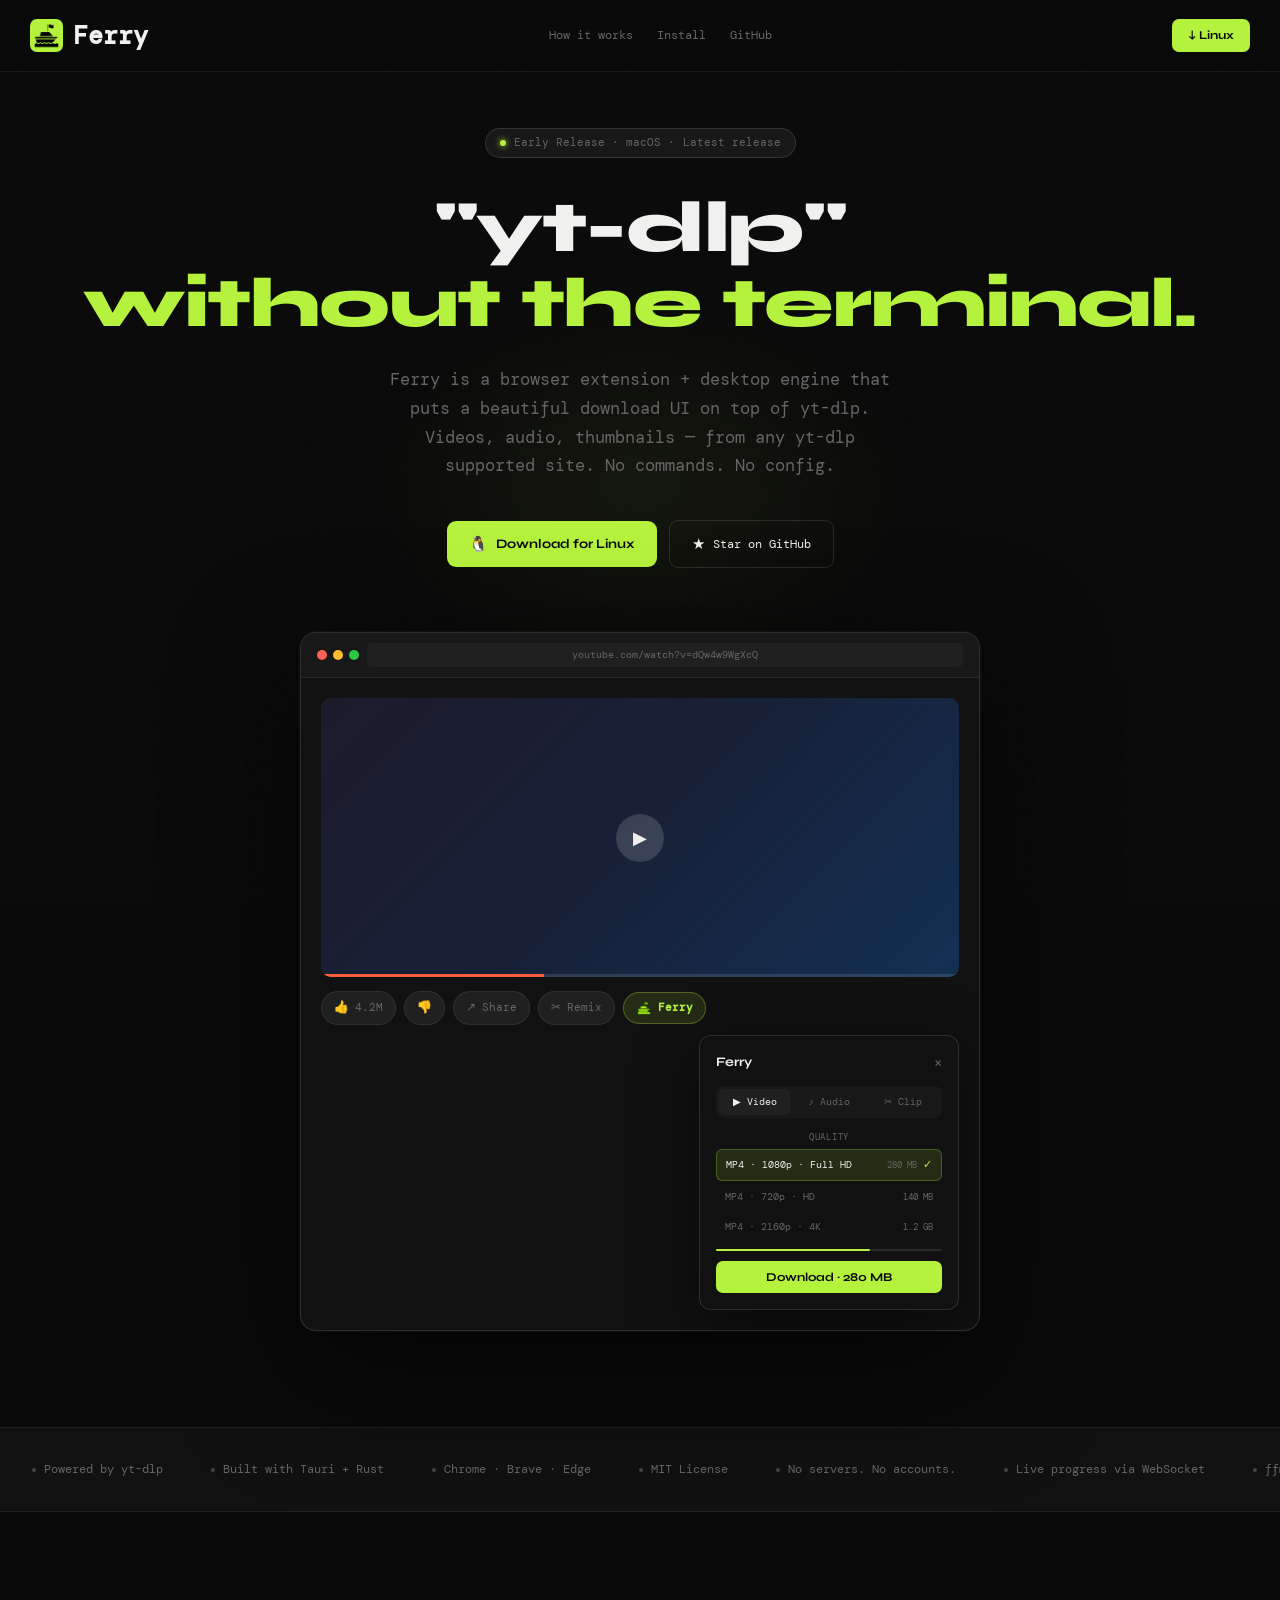
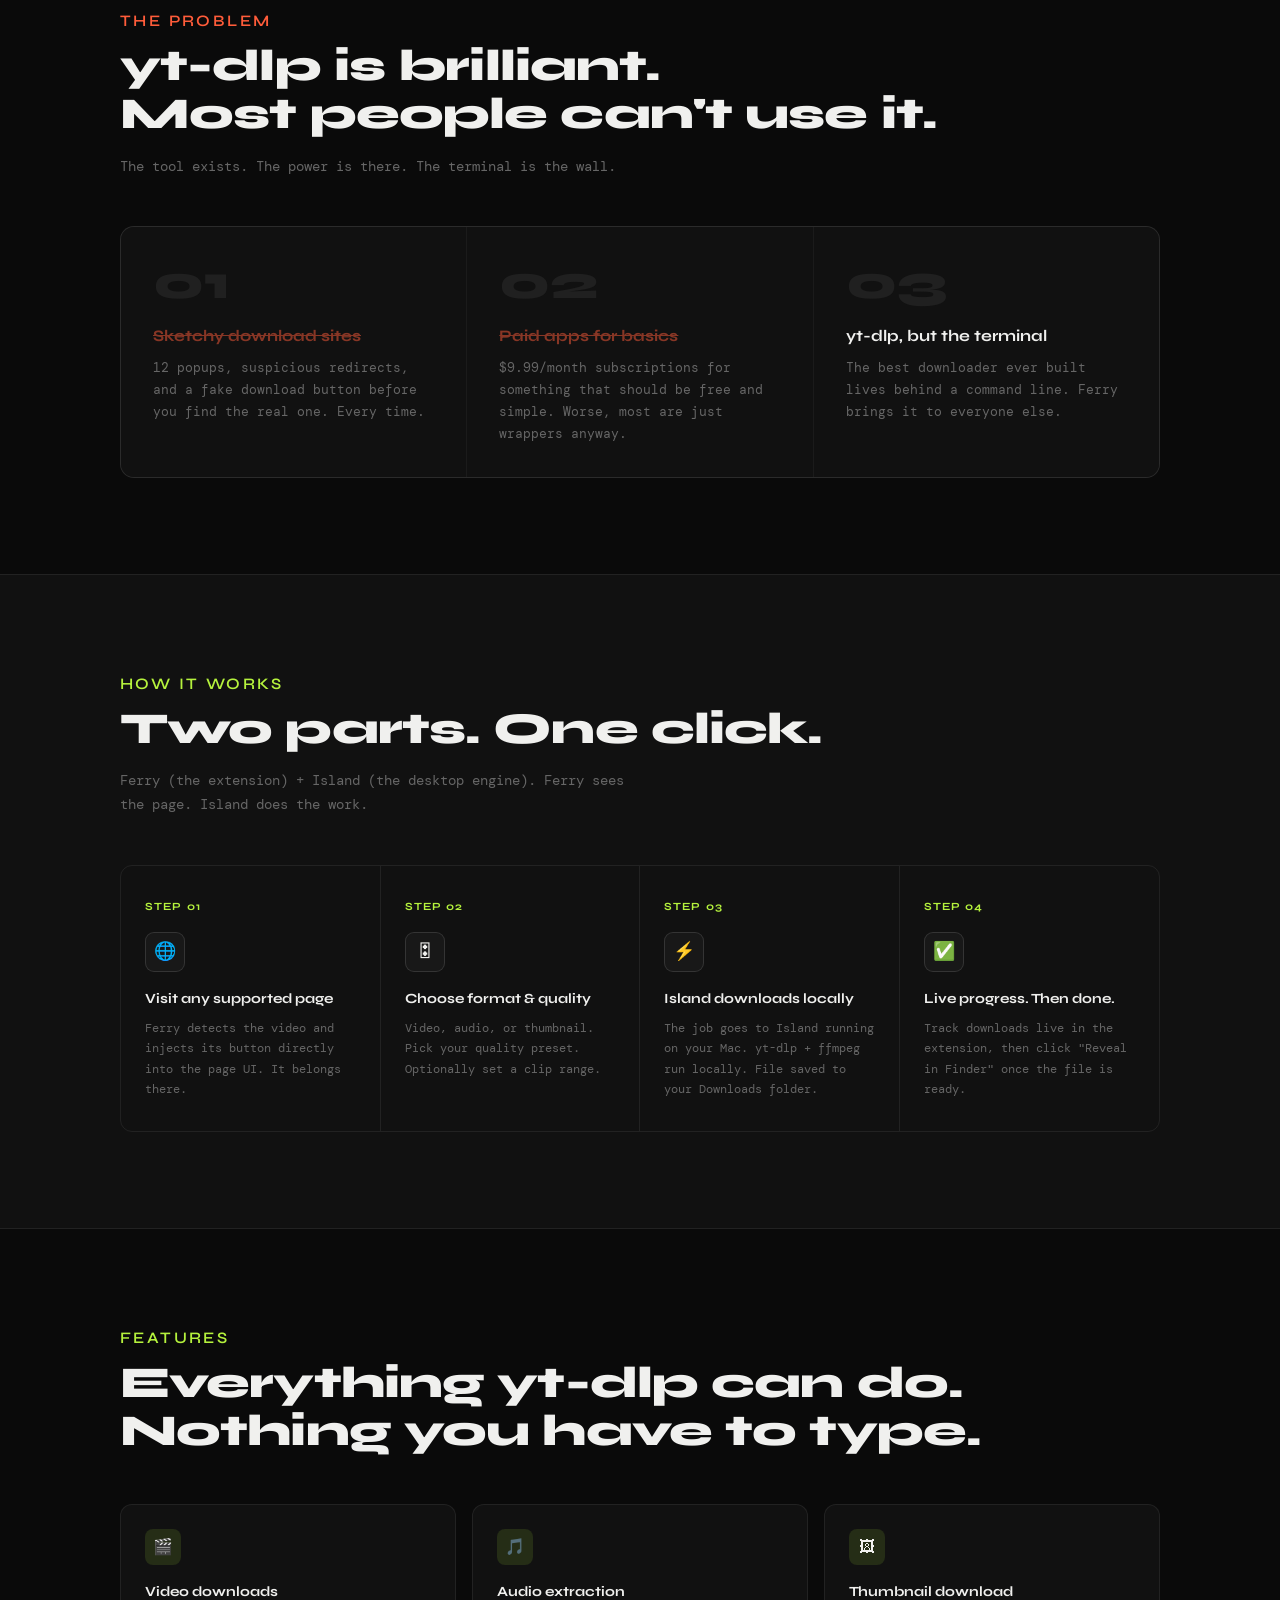
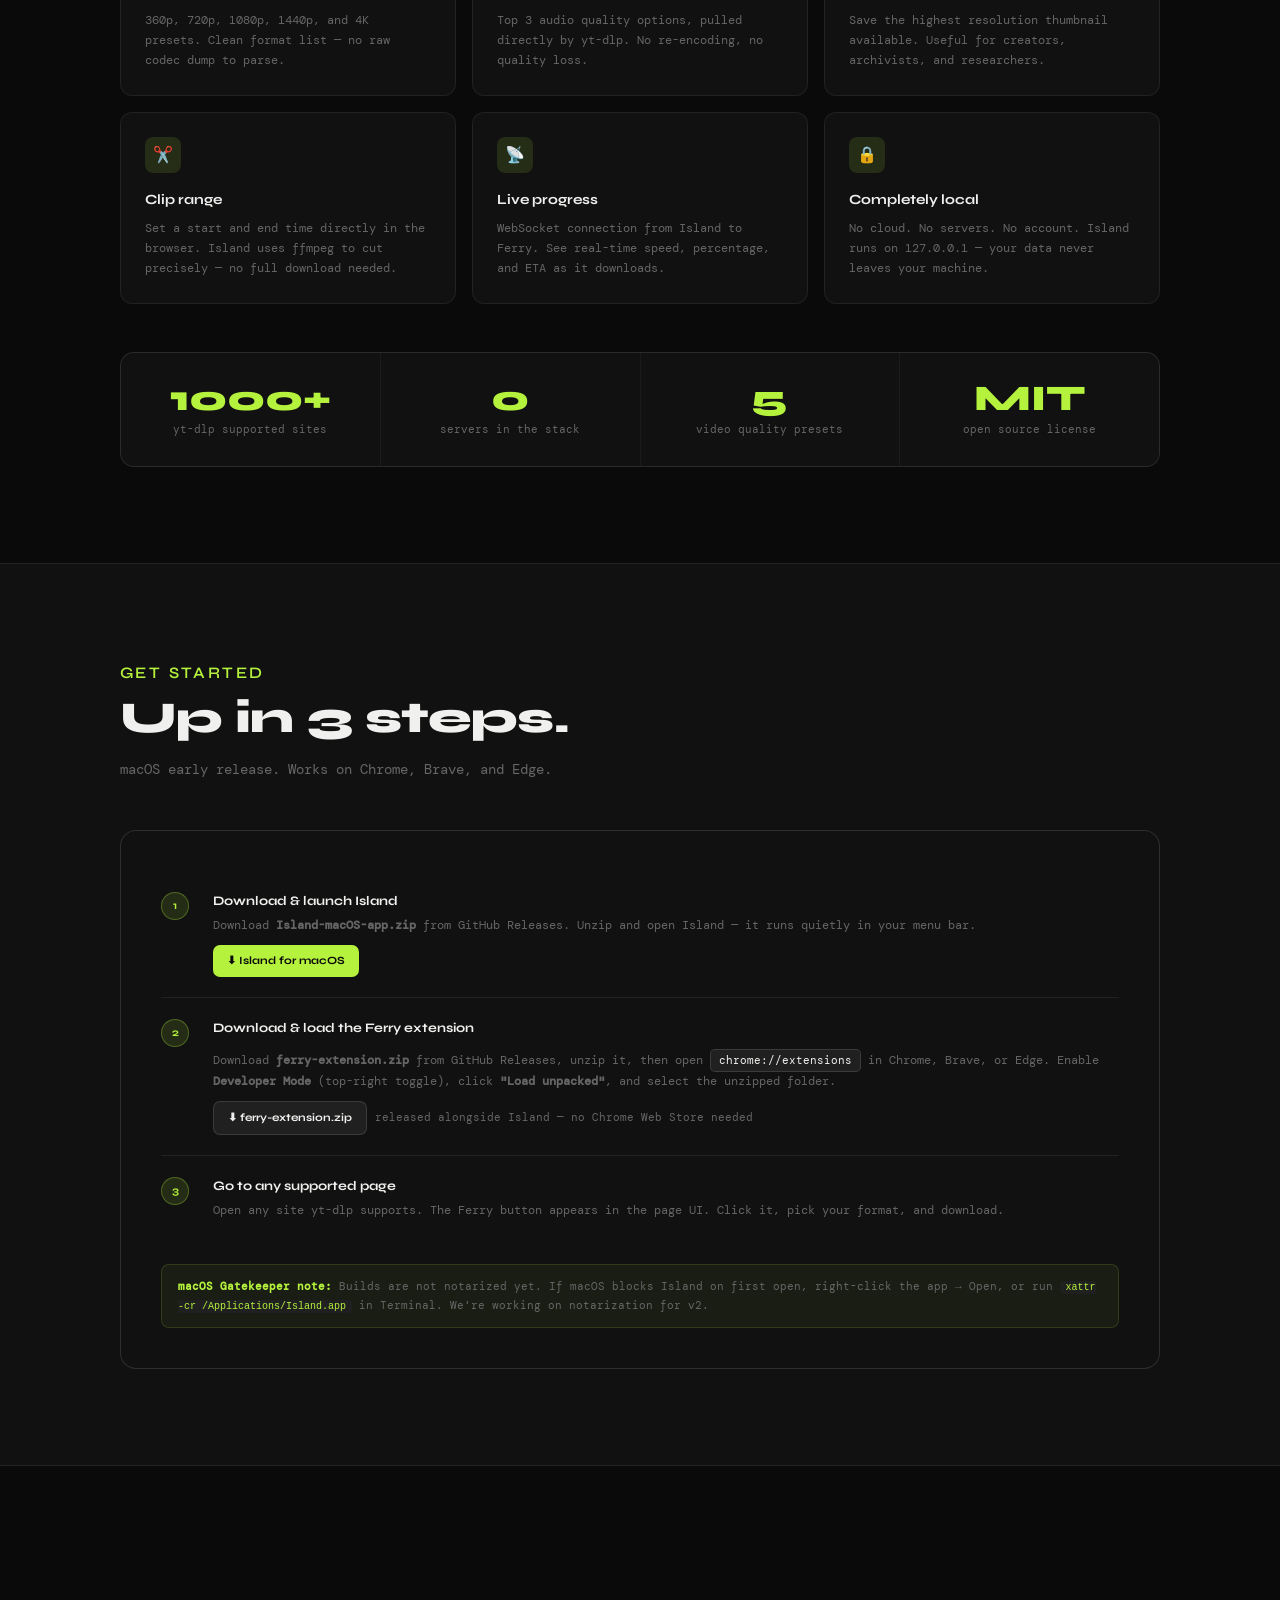
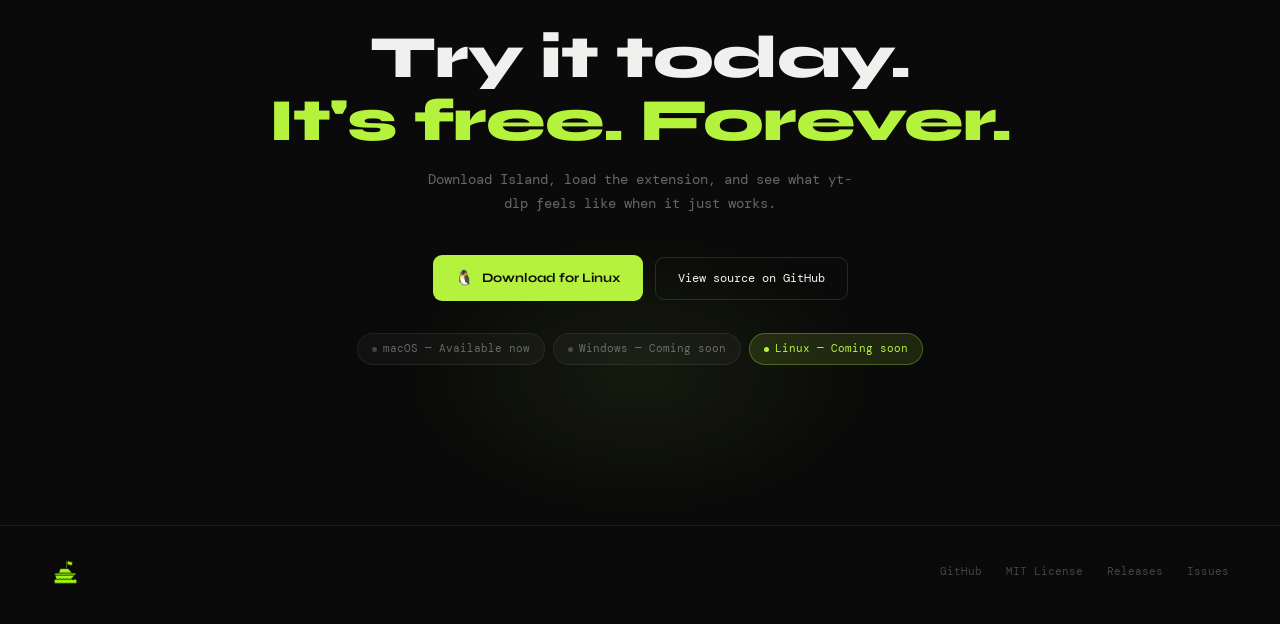
==== index.html @ 2f2a0c7d "feat: landing page, extension packaging, settings overhaul, download fixes - Add landing page (index" ====
<!DOCTYPE html>
<html lang="en">
<head>
<meta charset="UTF-8">
<meta name="viewport" content="width=device-width, initial-scale=1.0">
<title>Ferry — yt-dlp, without the terminal</title>
<link rel="icon" type="image/png" href="extension/icons/extentionIcon.png">
<link rel="preconnect" href="https://fonts.googleapis.com">
<link href="https://fonts.googleapis.com/css2?family=Syne:wght@400;500;600;700;800&family=DM+Mono:ital,wght@0,400;0,500;1,400&display=swap" rel="stylesheet">
<link rel="stylesheet" href="home.css">
</head>
<body>

<!-- NAV -->
<nav>
  <a class="nav-logo" href="#">
    <!-- <div class="nav-logo-mark">F</div> -->
    <div class="nav-logo-mark"><img src="extension/icons/extentionIcon.png" alt="Ferry icon"></div>
    Ferry
  </a>
  <div class="nav-links">
    <a href="#how">How it works</a>
    <a href="#install">Install</a>
    <a href="https://github.com/ignvaibhav/Ferry" target="_blank">GitHub</a>
  </div>
  <a class="nav-cta" data-release-link href="https://github.com/ignvaibhav/Ferry/releases/latest" target="_blank" rel="noreferrer">↓ Download</a>
</nav>

<!-- HERO -->
<section class="hero">
  <div class="hero-glow"></div>
  <div class="hero-badge">
    <div class="hero-badge-dot"></div>
    Early Release · macOS · <span data-release-version>Latest release</span>
  </div>
  <h1 class="hero-title">
    "yt-dlp"<br><span>without the terminal.</span>
  </h1>
  <p class="hero-sub">
    Ferry is a browser extension + desktop engine that puts a beautiful download UI on top of yt-dlp. Videos, audio, thumbnails — from any yt-dlp supported site. No commands. No config.
  </p>
  <div class="hero-actions">
    <a class="btn-primary" data-release-link href="https://github.com/ignvaibhav/Ferry/releases/latest" target="_blank" rel="noreferrer">
      <span class="btn-icon">⬇</span> Download for macOS
    </a>
    <a class="btn-secondary" href="https://github.com/ignvaibhav/Ferry" target="_blank" rel="noreferrer">
      <span class="btn-icon">★</span> Star on GitHub
    </a>
  </div>

  <!-- MOCKUP -->
  <div class="hero-mockup">
    <div class="mockup-bar">
      <div class="mockup-dots">
        <div class="dot dot-r"></div>
        <div class="dot dot-y"></div>
        <div class="dot dot-g"></div>
      </div>
      <div class="mockup-url">youtube.com/watch?v=dQw4w9WgXcQ</div>
    </div>
    <div class="mockup-body">
      <div class="fake-video">
        <div class="video-player">
          <div class="video-thumb-gradient"></div>
          <div class="video-play-icon">▶</div>
          <div class="video-progress"><div class="video-progress-fill"></div></div>
        </div>
        <div class="action-bar">
          <div class="yt-btn"><span class="yt-btn-icon">👍</span> 4.2M</div>
          <div class="yt-btn"><span class="yt-btn-icon">👎</span></div>
          <div class="yt-btn"><span class="yt-btn-icon">↗</span> Share</div>
          <div class="yt-btn"><span class="yt-btn-icon">✂</span> Remix</div>
          <div class="ferry-btn">
            <div class="ferry-logo-sm"><img src="extension/icons/extentionIcon.png" alt="Ferry icon"></div>
            Ferry
          </div>
        </div>
        <div class="popup-wrapper">
          <div style="display:flex;justify-content:flex-end;">
            <div class="popup">
              <div class="popup-head">
                <div class="popup-title">Ferry</div>
                <div class="popup-close">×</div>
              </div>
              <div class="popup-tabs">
                <div class="ptab on">▶ Video</div>
                <div class="ptab">♪ Audio</div>
                <div class="ptab">✂ Clip</div>
              </div>
              <div class="q-label">Quality</div>
              <div class="q-item sel">
                <span>MP4 · 1080p · Full HD</span>
                <div style="display:flex;align-items:center;gap:6px">
                  <span class="q-sz">280 MB</span>
                  <span class="q-check">✓</span>
                </div>
              </div>
              <div class="q-item"><span>MP4 · 720p · HD</span><span class="q-sz">140 MB</span></div>
              <div class="q-item"><span>MP4 · 2160p · 4K</span><span class="q-sz">1.2 GB</span></div>
              <div class="prog-track"><div class="prog-fill" id="pf"></div></div>
              <button class="dl-button">Download · 280 MB</button>
            </div>
          </div>
        </div>
      </div>
    </div>
  </div>
</section>

<!-- TECH STRIP -->
<div class="tech-strip">
  <div class="tech-inner">
    <div class="tech-item"><div class="tech-dot"></div>Powered by yt-dlp</div>
    <div class="tech-item"><div class="tech-dot"></div>Built with Tauri + Rust</div>
    <div class="tech-item"><div class="tech-dot"></div>Chrome · Brave · Edge</div>
    <div class="tech-item"><div class="tech-dot"></div>MIT License</div>
    <div class="tech-item"><div class="tech-dot"></div>No servers. No accounts.</div>
    <div class="tech-item"><div class="tech-dot"></div>Live progress via WebSocket</div>
    <div class="tech-item"><div class="tech-dot"></div>ffmpeg bundled</div>
    <div class="tech-item"><div class="tech-dot"></div>Local-first · Private by design</div>
    <!-- duplicate for seamless scroll -->
    <div class="tech-item"><div class="tech-dot"></div>Powered by yt-dlp</div>
    <div class="tech-item"><div class="tech-dot"></div>Built with Tauri + Rust</div>
    <div class="tech-item"><div class="tech-dot"></div>Chrome · Brave · Edge</div>
    <div class="tech-item"><div class="tech-dot"></div>MIT License</div>
    <div class="tech-item"><div class="tech-dot"></div>No servers. No accounts.</div>
    <div class="tech-item"><div class="tech-dot"></div>Live progress via WebSocket</div>
    <div class="tech-item"><div class="tech-dot"></div>ffmpeg bundled</div>
    <div class="tech-item"><div class="tech-dot"></div>Local-first · Private by design</div>
  </div>
</div>

<!-- PROBLEM -->
<section>
  <div class="container">
    <div class="section-label" id="problem-label">The Problem</div>
    <h2 class="section-title">yt-dlp is brilliant.<br>Most people can't use it.</h2>
    <p class="section-sub">The tool exists. The power is there. The terminal is the wall.</p>
    <div class="problem-grid">
      <div class="problem-card">
        <div class="problem-num">01</div>
        <div class="problem-title"><span class="problem-strike">Sketchy download sites</span></div>
        <p class="problem-text">12 popups, suspicious redirects, and a fake download button before you find the real one. Every time.</p>
      </div>
      <div class="problem-card">
        <div class="problem-num">02</div>
        <div class="problem-title"><span class="problem-strike">Paid apps for basics</span></div>
        <p class="problem-text">$9.99/month subscriptions for something that should be free and simple. Worse, most are just wrappers anyway.</p>
      </div>
      <div class="problem-card">
        <div class="problem-num">03</div>
        <div class="problem-title">yt-dlp, but the terminal</div>
        <p class="problem-text">The best downloader ever built lives behind a command line. Ferry brings it to everyone else.</p>
      </div>
    </div>
  </div>
</section>

<!-- HOW IT WORKS -->
<section id="how" style="background:var(--s1);border-top:0.5px solid var(--border);border-bottom:0.5px solid var(--border)">
  <div class="container">
    <div class="section-label">How It Works</div>
    <h2 class="section-title">Two parts. One click.</h2>
    <p class="section-sub">Ferry (the extension) + Island (the desktop engine). Ferry sees the page. Island does the work.</p>
    <div class="flow" style="margin-top:3rem;border:0.5px solid var(--border);border-radius:12px;overflow:hidden">
      <div class="flow-step">
        <div class="step-num">STEP 01</div>
        <div class="step-icon">🌐</div>
        <div class="step-title">Visit any supported page</div>
        <p class="step-text">Ferry detects the video and injects its button directly into the page UI. It belongs there.</p>
      </div>
      <div class="flow-step">
        <div class="step-num">STEP 02</div>
        <div class="step-icon">🎛</div>
        <div class="step-title">Choose format & quality</div>
        <p class="step-text">Video, audio, or thumbnail. Pick your quality preset. Optionally set a clip range.</p>
      </div>
      <div class="flow-step">
        <div class="step-num">STEP 03</div>
        <div class="step-icon">⚡</div>
        <div class="step-title">Island downloads locally</div>
        <p class="step-text">The job goes to Island running on your Mac. yt-dlp + ffmpeg run locally. File saved to your Downloads folder.</p>
      </div>
      <div class="flow-step">
        <div class="step-num">STEP 04</div>
        <div class="step-icon">✅</div>
        <div class="step-title">Live progress. Then done.</div>
        <p class="step-text">Track downloads live in the extension, then click "Reveal in Finder" once the file is ready.</p>
      </div>
    </div>
  </div>
</section>

<!-- FEATURES -->
<section>
  <div class="container">
    <div class="section-label">Features</div>
    <h2 class="section-title">Everything yt-dlp can do.<br>Nothing you have to type.</h2>
    <div class="features-grid">
      <div class="feature-card">
        <div class="feat-icon">🎬</div>
        <div class="feat-title">Video downloads</div>
        <p class="feat-text">360p, 720p, 1080p, 1440p, and 4K presets. Clean format list — no raw codec dump to parse.</p>
      </div>
      <div class="feature-card">
        <div class="feat-icon">🎵</div>
        <div class="feat-title">Audio extraction</div>
        <p class="feat-text">Top 3 audio quality options, pulled directly by yt-dlp. No re-encoding, no quality loss.</p>
      </div>
      <div class="feature-card">
        <div class="feat-icon">🖼</div>
        <div class="feat-title">Thumbnail download</div>
        <p class="feat-text">Save the highest resolution thumbnail available. Useful for creators, archivists, and researchers.</p>
      </div>
      <div class="feature-card">
        <div class="feat-icon">✂️</div>
        <div class="feat-title">Clip range</div>
        <p class="feat-text">Set a start and end time directly in the browser. Island uses ffmpeg to cut precisely — no full download needed.</p>
      </div>
      <div class="feature-card">
        <div class="feat-icon">📡</div>
        <div class="feat-title">Live progress</div>
        <p class="feat-text">WebSocket connection from Island to Ferry. See real-time speed, percentage, and ETA as it downloads.</p>
      </div>
      <div class="feature-card">
        <div class="feat-icon">🔒</div>
        <div class="feat-title">Completely local</div>
        <p class="feat-text">No cloud. No servers. No account. Island runs on 127.0.0.1 — your data never leaves your machine.</p>
      </div>
    </div>

    <!-- STATS -->
    <div class="stats-row">
      <div class="stat-cell">
        <div class="stat-num">1000+</div>
        <div class="stat-label">yt-dlp supported sites</div>
      </div>
      <div class="stat-cell">
        <div class="stat-num">0</div>
        <div class="stat-label">servers in the stack</div>
      </div>
      <div class="stat-cell">
        <div class="stat-num">5</div>
        <div class="stat-label">video quality presets</div>
      </div>
      <div class="stat-cell">
        <div class="stat-num">MIT</div>
        <div class="stat-label">open source license</div>
      </div>
    </div>
  </div>
</section>

<!-- INSTALL -->
<section id="install" style="background:var(--s1);border-top:0.5px solid var(--border);border-bottom:0.5px solid var(--border)">
  <div class="container">
    <div class="section-label">Get Started</div>
    <h2 class="section-title">Up in 3 steps.</h2>
    <p class="section-sub">macOS early release. Works on Chrome, Brave, and Edge.</p>

    <div class="install-box">
      <div class="install-steps">
        <div class="install-step">
          <div class="step-circle">1</div>
          <div>
            <div class="install-title">Download & launch Island</div>
            <div class="install-sub">Download <strong>Island-macOS-app.zip</strong> from GitHub Releases. Unzip and open Island — it runs quietly in your menu bar.</div>
            <a data-release-link href="https://github.com/ignvaibhav/Ferry/releases/latest" target="_blank" rel="noreferrer" style="display:inline-flex;align-items:center;gap:6px;margin-top:10px;background:var(--accent);color:#0a0a0a;font-family:var(--display);font-size:11px;font-weight:700;padding:7px 14px;border-radius:7px;text-decoration:none">⬇ Island for macOS</a>
          </div>
        </div>
        <div class="install-step">
          <div class="step-circle">2</div>
          <div>
            <div class="install-title">Download &amp; load the Ferry extension</div>
            <div class="install-sub">
              Download <strong>ferry-extension.zip</strong> from GitHub Releases, unzip it, then open <span class="code-chip">chrome://extensions</span> in Chrome, Brave, or Edge. Enable <strong>Developer Mode</strong> (top-right toggle), click <strong>"Load unpacked"</strong>, and select the unzipped folder.
            </div>
            <div style="display:flex;align-items:center;gap:8px;flex-wrap:wrap;margin-top:10px;">
              <a id="ext-download-btn" href="https://github.com/ignvaibhav/Ferry/releases/latest" target="_blank" rel="noreferrer" style="display:inline-flex;align-items:center;gap:6px;background:var(--s3);border:0.5px solid var(--border2);color:var(--text);font-family:var(--display);font-size:11px;font-weight:700;padding:7px 14px;border-radius:7px;text-decoration:none;">&#x2B07; ferry-extension.zip</a>
              <span style="font-size:11px;color:var(--muted);">released alongside Island &mdash; no Chrome Web Store needed</span>
            </div>
          </div>
        </div>
        <div class="install-step">
          <div class="step-circle">3</div>
          <div>
            <div class="install-title">Go to any supported page</div>
            <div class="install-sub">Open any site yt-dlp supports. The Ferry button appears in the page UI. Click it, pick your format, and download.</div>
          </div>
        </div>
      </div>
      <div class="gatekeeper-note">
        <strong style="color:var(--accent)">macOS Gatekeeper note:</strong> Builds are not notarized yet. If macOS blocks Island on first open, right-click the app → Open, or run <code>xattr -cr /Applications/Island.app</code> in Terminal. We're working on notarization for v2.
      </div>
    </div>
  </div>
</section>

<!-- OPEN SOURCE 
<section>
  <div class="container">
    <div class="os-block">
      <div class="os-left">
        <div class="os-title">Fully open source.</div>
        <div class="os-sub">Ferry + Island are MIT licensed. No telemetry. No analytics. No hidden calls home. Read the code, fork it, make it yours.</div>
        <div class="os-badges">
          <span class="badge badge-accent">MIT License</span>
          <span class="badge">Rust + JavaScript</span>
          <span class="badge">Tauri v2</span>
          <span class="badge">yt-dlp</span>
          <span class="badge">ffmpeg bundled</span>
        </div>
      </div>
      <a class="github-btn" href="https://github.com/ignvaibhav/Ferry" target="_blank">
        <svg width="16" height="16" viewBox="0 0 24 24" fill="currentColor"><path d="M12 0c-6.626 0-12 5.373-12 12 0 5.302 3.438 9.8 8.207 11.387.599.111.793-.261.793-.577v-2.234c-3.338.726-4.033-1.416-4.033-1.416-.546-1.387-1.333-1.756-1.333-1.756-1.089-.745.083-.729.083-.729 1.205.084 1.839 1.237 1.839 1.237 1.07 1.834 2.807 1.304 3.492.997.107-.775.418-1.305.762-1.604-2.665-.305-5.467-1.334-5.467-5.931 0-1.311.469-2.381 1.236-3.221-.124-.303-.535-1.524.117-3.176 0 0 1.008-.322 3.301 1.23.957-.266 1.983-.399 3.003-.404 1.02.005 2.047.138 3.006.404 2.291-1.552 3.297-1.23 3.297-1.23.653 1.653.242 2.874.118 3.176.77.84 1.235 1.911 1.235 3.221 0 4.609-2.807 5.624-5.479 5.921.43.372.823 1.102.823 2.222v3.293c0 .319.192.694.801.576 4.765-1.589 8.199-6.086 8.199-11.386 0-6.627-5.373-12-12-12z"/></svg>
        View on GitHub
      </a>
    </div>
  </div>
</section> -->

<!-- FINAL CTA -->
<section class="cta-section">
  <div class="cta-glow"></div>
  <h2 class="cta-title">Try it today.<br><span style="color:var(--accent)">It's free. Forever.</span></h2>
  <p class="cta-sub">Download Island, load the extension, and see what yt-dlp feels like when it just works.</p>
  <div style="display:flex;align-items:center;justify-content:center;gap:12px;flex-wrap:wrap">
    <a class="btn-primary" data-release-link href="https://github.com/ignvaibhav/Ferry/releases/latest" target="_blank" rel="noreferrer">
      ⬇ Download for macOS
    </a>
    <a class="btn-secondary" href="https://github.com/ignvaibhav/Ferry" target="_blank" rel="noreferrer">
      View source on GitHub
    </a>
  </div>
  <div class="platform-row">
    <div class="platform-pill platform-active">
      <div class="platform-dot" style="background:var(--accent)"></div>
      macOS — Available now
    </div>
    <div class="platform-pill">
      <div class="platform-dot" style="background:var(--muted2)"></div>
      Windows — Coming soon
    </div>
    <div class="platform-pill">
      <div class="platform-dot" style="background:var(--muted2)"></div>
      Linux — Coming soon
    </div>
  </div>
</section>

<!-- FOOTER -->
<footer>
  <a class="footer-logo" href="#">
    <div class="ferry-logo-sm"><img src="extension/icons/extentionIcon.png" alt="Ferry icon"></div>
  </a>
  <div class="footer-links">
    <a href="https://github.com/ignvaibhav/Ferry" target="_blank" rel="noreferrer">GitHub</a>
    <a href="https://github.com/ignvaibhav/Ferry/blob/master/LICENSE" target="_blank" rel="noreferrer">MIT License</a>
    <a href="https://github.com/ignvaibhav/Ferry/releases" target="_blank" rel="noreferrer">Releases</a>
    <a href="https://github.com/ignvaibhav/Ferry/issues" target="_blank" rel="noreferrer">Issues</a>
  </div>
  <!-- <div style="font-size:11px;color:var(--muted2)">Built with Tauri · Rust · yt-dlp</div> -->
</footer>

<script src="home.js"></script>
</body>
</html>
---- home.css ----
*,
*::before,
*::after {
  box-sizing: border-box;
  margin: 0;
  padding: 0;
}

:root {
  --bg: #0a0a0a;
  --s1: #111111;
  --s2: #181818;
  --s3: #202020;
  --s4: #2a2a2a;
  --border: rgba(255, 255, 255, 0.07);
  --border2: rgba(255, 255, 255, 0.12);
  --text: #f0f0ee;
  --muted: #666;
  --muted2: #444;
  --accent: #b5f23d;
  --accent-dim: rgba(181, 242, 61, 0.12);
  --accent-dim2: rgba(181, 242, 61, 0.06);
  --red: #ff5c3a;
  --blue: #3d8ff2;
  --mono: "DM Mono", monospace;
  --display: "Syne", sans-serif;
}

html {
  scroll-behavior: smooth;
}
body {
  background: var(--bg);
  color: var(--text);
  font-family: var(--mono);
  line-height: 1.6;
  overflow-x: hidden;
}

/* NOISE TEXTURE OVERLAY */
body::before {
  content: "";
  position: fixed;
  inset: 0;
  background-image: url("data:image/svg+xml,%3Csvg viewBox='0 0 256 256' xmlns='http://www.w3.org/2000/svg'%3E%3Cfilter id='n'%3E%3CfeTurbulence type='fractalNoise' baseFrequency='0.9' numOctaves='4' stitchTiles='stitch'/%3E%3C/filter%3E%3Crect width='100%25' height='100%25' filter='url(%23n)' opacity='0.035'/%3E%3C/svg%3E");
  pointer-events: none;
  z-index: 0;
  opacity: 0.4;
}

/* NAV */
nav {
  position: fixed;
  top: 0;
  left: 0;
  right: 0;
  z-index: 100;
  display: flex;
  align-items: center;
  justify-content: space-between;
  height: 72px;
  background: rgba(10, 10, 10, 0.72);
  border-bottom: 0.5px solid var(--border);
  backdrop-filter: blur(12px);
  padding: 0px 30px;
  border-radius: 0;
}
.nav-logo {
  display: flex;
  align-items: center;
  gap: 10px;
  font-family: var(--mono);
  font-size: 25px;
  font-weight: 700;
  text-decoration: none;
  color: var(--text);
}
.nav-logo-mark {
  width: 33px;
  height: 33px;
  border-radius: 7px;
  background: var(--accent);
  color: #0a0a0a;
  display: flex;
  align-items: center;
  justify-content: center;
  font-family: var(--display);
  font-size: 13px;
  font-weight: 800;
}

.nav-logo-mark > img {
  padding: 3px;
  height: 100%;
  width: 100%;
}

.nav-links {
  display: flex;
  align-items: center;
  gap: 1.5rem;
}
.nav-links a {
  font-size: 12px;
  color: var(--muted);
  text-decoration: none;
  transition: color 0.15s;
}
.nav-links a:hover {
  color: var(--text);
}
.nav-cta {
  background: var(--accent);
  color: #0a0a0a;
  font-family: var(--display);
  font-size: 12px;
  font-weight: 700;
  padding: 7px 16px;
  border-radius: 7px;
  text-decoration: none;
  transition: opacity 0.15s;
}
.nav-cta:hover {
  opacity: 0.85;
}

/* HERO */
.hero {
  min-height: 100vh;
  display: flex;
  flex-direction: column;
  align-items: center;
  justify-content: center;
  padding: 8rem 2rem 6rem;
  position: relative;
  text-align: center;
}
.hero-glow {
  position: absolute;
  top: 20%;
  left: 50%;
  transform: translateX(-50%);
  width: 600px;
  height: 400px;
  background: radial-gradient(
    ellipse at center,
    rgba(181, 242, 61, 0.06) 0%,
    transparent 70%
  );
  pointer-events: none;
}
.hero-badge {
  display: inline-flex;
  align-items: center;
  gap: 8px;
  background: var(--s2);
  border: 0.5px solid var(--border2);
  border-radius: 100px;
  padding: 5px 14px;
  font-size: 11px;
  color: var(--muted);
  margin-bottom: 2rem;
  animation: fadeUp 0.6s ease both;
}
.hero-badge-dot {
  width: 6px;
  height: 6px;
  border-radius: 50%;
  background: var(--accent);
  box-shadow: 0 0 6px var(--accent);
  animation: pulse 2s ease infinite;
}
@keyframes pulse {
  0%,
  100% {
    opacity: 1;
  }
  50% {
    opacity: 0.4;
  }
}

.hero-title {
  font-family: var(--display);
  font-size: clamp(40px, 6vw, 72px);
  font-weight: 800;
  line-height: 1.05;
  letter-spacing: -0.02em;
  margin-bottom: 1.5rem;
  animation: fadeUp 0.6s 0.1s ease both;
}
.hero-title span {
  color: var(--accent);
  font-size: 70px;
}

.hero-sub {
  font-size: clamp(14px, 2vw, 17px);
  color: var(--muted);
  max-width: 520px;
  line-height: 1.7;
  margin: 0 auto 2.5rem;
  animation: fadeUp 0.6s 0.2s ease both;
}

.hero-actions {
  display: flex;
  align-items: center;
  gap: 12px;
  flex-wrap: wrap;
  justify-content: center;
  margin-bottom: 4rem;
  animation: fadeUp 0.6s 0.3s ease both;
}
.btn-primary {
  display: flex;
  align-items: center;
  gap: 8px;
  background: var(--accent);
  color: #0a0a0a;
  font-family: var(--display);
  font-size: 13px;
  font-weight: 700;
  padding: 11px 22px;
  border-radius: 9px;
  text-decoration: none;
  transition:
    opacity 0.15s,
    transform 0.15s;
}
.btn-primary:hover {
  opacity: 0.88;
  transform: translateY(-1px);
}
.btn-secondary {
  display: flex;
  align-items: center;
  gap: 8px;
  background: transparent;
  color: var(--text);
  border: 0.5px solid var(--border2);
  font-family: var(--mono);
  font-size: 12px;
  font-weight: 400;
  padding: 11px 22px;
  border-radius: 9px;
  text-decoration: none;
  transition:
    border-color 0.15s,
    background 0.15s;
}
.btn-secondary:hover {
  background: var(--s2);
  border-color: var(--border2);
}
.btn-icon {
  font-size: 15px;
}

/* HERO MOCKUP */
.hero-mockup {
  width: 100%;
  max-width: 680px;
  background: var(--s1);
  border: 0.5px solid var(--border2);
  border-radius: 16px;
  overflow: hidden;
  box-shadow:
    0 40px 120px rgba(0, 0, 0, 0.6),
    0 0 0 0.5px var(--border);
  animation: fadeUp 0.8s 0.4s ease both;
}
.mockup-bar {
  background: var(--s2);
  border-bottom: 0.5px solid var(--border);
  padding: 10px 16px;
  display: flex;
  align-items: center;
  gap: 8px;
}
.mockup-dots {
  display: flex;
  gap: 6px;
}
.dot {
  width: 10px;
  height: 10px;
  border-radius: 50%;
}
.dot-r {
  background: #ff5f57;
}
.dot-y {
  background: #febc2e;
}
.dot-g {
  background: #28c840;
}
.mockup-url {
  flex: 1;
  background: var(--s3);
  border-radius: 5px;
  padding: 4px 10px;
  font-size: 10px;
  color: var(--muted);
  text-align: center;
}
.mockup-body {
  padding: 20px;
}

/* FAKE VIDEO PAGE */
.fake-video {
  display: flex;
  flex-direction: column;
  gap: 14px;
}
.video-player {
  background: var(--s3);
  border-radius: 10px;
  aspect-ratio: 16/7;
  display: flex;
  align-items: center;
  justify-content: center;
  position: relative;
  overflow: hidden;
}
.video-thumb-gradient {
  position: absolute;
  inset: 0;
  background: linear-gradient(135deg, #1a1a2e, #16213e, #0f3460);
  opacity: 0.8;
}
.video-play-icon {
  position: relative;
  z-index: 1;
  width: 48px;
  height: 48px;
  border-radius: 50%;
  background: rgba(255, 255, 255, 0.15);
  display: flex;
  align-items: center;
  justify-content: center;
  font-size: 18px;
  backdrop-filter: blur(4px);
}
.video-progress {
  position: absolute;
  bottom: 0;
  left: 0;
  right: 0;
  height: 3px;
  background: rgba(255, 255, 255, 0.1);
}
.video-progress-fill {
  height: 3px;
  background: var(--red);
  width: 35%;
}

.action-bar {
  display: flex;
  align-items: center;
  gap: 8px;
  flex-wrap: wrap;
}
.yt-btn {
  display: flex;
  align-items: center;
  gap: 6px;
  background: var(--s3);
  border: 0.5px solid var(--border);
  border-radius: 100px;
  padding: 6px 12px;
  font-size: 11px;
  color: var(--muted);
  cursor: pointer;
}
.yt-btn-icon {
  font-size: 12px;
}

/* THE FERRY BUTTON - HERO ELEMENT */
.ferry-btn {
  display: flex;
  align-items: center;
  gap: 6px;
  background: var(--accent-dim);
  border: 0.5px solid rgba(181, 242, 61, 0.3);
  border-radius: 100px;
  padding: 6px 12px;
  font-size: 11px;
  font-weight: 600;
  color: var(--accent);
  cursor: pointer;
  position: relative;
  animation: ferryGlow 3s ease infinite;
}
@keyframes ferryGlow {
  0%,
  100% {
    box-shadow: 0 0 0 0 rgba(181, 242, 61, 0);
  }
  50% {
    box-shadow: 0 0 12px rgba(181, 242, 61, 0.2);
  }
}
.ferry-logo-sm {
  width: 16px;
  height: 16px;
  border-radius: 2px;
  /* background: var(--accent); */
  color: #0a0a0a;
  display: flex;
  align-items: center;
  justify-content: center;
  font-size: 9px;
  font-weight: 800;
  font-family: var(--display);
}

.ferry-logo-sm > img{
  height: 100%;
  width: 100%;
  padding: 5%;
  filter: invert(86%) sepia(29%) saturate(1478%) hue-rotate(27deg) brightness(105%) contrast(93%);

}


/* POPUP OVERLAY ON MOCKUP */
.popup-wrapper {
  position: relative;
  margin-top: -4px;
}
.popup {
  background: var(--s1);
  border: 0.5px solid var(--border2);
  border-radius: 12px;
  padding: 16px;
  width: 260px;
  margin-left: auto;
  box-shadow: 0 20px 60px rgba(0, 0, 0, 0.5);
}
.popup-head {
  display: flex;
  align-items: center;
  justify-content: space-between;
  margin-bottom: 12px;
}
.popup-title {
  font-family: var(--display);
  font-size: 13px;
  font-weight: 700;
}
.popup-close {
  font-size: 14px;
  color: var(--muted);
  cursor: pointer;
}
.popup-tabs {
  display: flex;
  gap: 3px;
  background: var(--s2);
  border-radius: 7px;
  padding: 3px;
  margin-bottom: 12px;
}
.ptab {
  flex: 1;
  padding: 5px;
  border-radius: 5px;
  font-size: 10px;
  text-align: center;
  color: var(--muted);
  cursor: pointer;
}
.ptab.on {
  background: var(--s3);
  color: var(--text);
}
.q-label {
  font-size: 9px;
  color: var(--muted);
  letter-spacing: 0.08em;
  text-transform: uppercase;
  margin-bottom: 5px;
}
.q-item {
  display: flex;
  align-items: center;
  justify-content: space-between;
  padding: 6px 9px;
  border-radius: 6px;
  font-size: 10px;
  margin-bottom: 2px;
  cursor: pointer;
}
.q-item.sel {
  background: var(--accent-dim);
  border: 0.5px solid rgba(181, 242, 61, 0.25);
  color: var(--text);
}
.q-item:not(.sel) {
  color: var(--muted);
}
.q-check {
  color: var(--accent);
  font-size: 11px;
}
.q-sz {
  font-size: 9px;
  color: var(--muted);
}
.dl-button {
  width: 100%;
  margin-top: 10px;
  padding: 9px;
  background: var(--accent);
  color: #0a0a0a;
  border: none;
  border-radius: 7px;
  cursor: pointer;
  font-family: var(--display);
  font-size: 12px;
  font-weight: 700;
}

@keyframes fadeUp {
  from {
    opacity: 0;
    transform: translateY(16px);
  }
  to {
    opacity: 1;
    transform: translateY(0);
  }
}

/* SECTION LAYOUT */
section {
  padding: 6rem 2rem;
  position: relative;
  z-index: 1;
}
.container {
  max-width: 1040px;
  margin: 0 auto;
}
.section-label {
  font-size: 16px;
  color: var(--accent);
  letter-spacing: 0.15em;
  text-transform: uppercase;
  font-family: var(--display);
  font-weight: 600;
  margin-bottom: 0.5rem;
}

#problem-label{
  color: var(--red);

}

.section-title {
  font-family: var(--display);
  font-size: clamp(28px, 4vw, 44px);
  font-weight: 800;
  line-height: 1.1;
  letter-spacing: -0.02em;
  margin-bottom: 1rem;
}
.section-sub {
  font-size: 14px;
  color: var(--muted);
  max-width: 520px;
  line-height: 1.7;
}

/* PROBLEM SECTION */
.problem-grid {
  display: grid;
  grid-template-columns: repeat(auto-fit, minmax(240px, 1fr));
  gap: 1px;
  background: var(--border);
  border: 0.5px solid var(--border);
  border-radius: 14px;
  overflow: hidden;
  margin-top: 3rem;
}
.problem-card {
  background: var(--s1);
  padding: 2rem;
  position: relative;
}
.problem-num {
  font-family: var(--display);
  font-size: 48px;
  font-weight: 800;
  color: var(--s3);
  line-height: 1;
  margin-bottom: 1rem;
}
.problem-title {
  font-family: var(--display);
  font-size: 16px;
  font-weight: 700;
  margin-bottom: 0.5rem;
}
.problem-text {
  font-size: 13px;
  color: var(--muted);
  line-height: 1.7;
}
.problem-strike {
  text-decoration: line-through;
  color: var(--red);
  opacity: 50%;
}

/* HOW IT WORKS */
.flow {
  display: grid;
  grid-template-columns: repeat(auto-fit, minmax(180px, 1fr));
  gap: 0;
  margin-top: 3rem;
  position: relative;
}
.flow-step {
  padding: 2rem 1.5rem;
  border-right: 0.5px solid var(--border);
  position: relative;
}
.flow-step:last-child {
  border-right: none;
}
.step-num {
  font-family: var(--display);
  font-size: 11px;
  font-weight: 700;
  color: var(--accent);
  letter-spacing: 0.1em;
  margin-bottom: 1rem;
}
.step-icon {
  width: 40px;
  height: 40px;
  border-radius: 9px;
  background: var(--s2);
  border: 0.5px solid var(--border2);
  display: flex;
  align-items: center;
  justify-content: center;
  font-size: 18px;
  margin-bottom: 1rem;
}
.step-title {
  font-family: var(--display);
  font-size: 14px;
  font-weight: 700;
  margin-bottom: 0.5rem;
}
.step-text {
  font-size: 12px;
  color: var(--muted);
  line-height: 1.7;
}
.flow-arrow {
  position: absolute;
  right: -10px;
  top: 50%;
  transform: translateY(-50%);
  color: var(--accent);
  font-size: 14px;
  z-index: 1;
}

/* FEATURES */
.features-grid {
  display: grid;
  grid-template-columns: repeat(auto-fit, minmax(280px, 1fr));
  gap: 1rem;
  margin-top: 3rem;
}
.feature-card {
  background: var(--s1);
  border: 0.5px solid var(--border);
  border-radius: 12px;
  padding: 1.5rem;
  transition:
    border-color 0.2s,
    background 0.2s;
}
.feature-card:hover {
  border-color: var(--border2);
  background: var(--s2);
}
.feat-icon {
  width: 36px;
  height: 36px;
  border-radius: 8px;
  background: var(--accent-dim);
  display: flex;
  align-items: center;
  justify-content: center;
  font-size: 16px;
  margin-bottom: 1rem;
}
.feat-title {
  font-family: var(--display);
  font-size: 14px;
  font-weight: 700;
  margin-bottom: 0.4rem;
}
.feat-text {
  font-size: 12px;
  color: var(--muted);
  line-height: 1.7;
}

/* TECH STRIP */
.tech-strip {
  background: var(--s1);
  border-top: 0.5px solid var(--border);
  border-bottom: 0.5px solid var(--border);
  padding: 2rem;
  overflow: hidden;
}
.tech-inner {
  display: flex;
  gap: 3rem;
  align-items: center;
  animation: scroll 20s linear infinite;
  white-space: nowrap;
}
@keyframes scroll {
  from {
    transform: translateX(0);
  }
  to {
    transform: translateX(-50%);
  }
}
.tech-item {
  display: flex;
  align-items: center;
  gap: 8px;
  font-size: 12px;
  color: var(--muted);
  flex-shrink: 0;
}
.tech-dot {
  width: 4px;
  height: 4px;
  border-radius: 50%;
  background: var(--muted2);
}

/* INSTALL SECTION */
.install-box {
  background: var(--s1);
  border: 0.5px solid var(--border2);
  border-radius: 16px;
  padding: 2.5rem;
  margin-top: 3rem;
}
.install-steps {
  display: flex;
  flex-direction: column;
  gap: 0;
}
.install-step {
  display: flex;
  align-items: flex-start;
  gap: 1.5rem;
  padding: 1.25rem 0;
  border-bottom: 0.5px solid var(--border);
}
.install-step:last-child {
  border-bottom: none;
}
.step-circle {
  width: 28px;
  height: 28px;
  border-radius: 50%;
  background: var(--accent-dim);
  border: 0.5px solid rgba(181, 242, 61, 0.3);
  display: flex;
  align-items: center;
  justify-content: center;
  font-family: var(--display);
  font-size: 11px;
  font-weight: 700;
  color: var(--accent);
  flex-shrink: 0;
  margin-top: 1px;
}
.install-title {
  font-family: var(--display);
  font-size: 13px;
  font-weight: 700;
  margin-bottom: 4px;
}
.install-sub {
  font-size: 12px;
  color: var(--muted);
  line-height: 1.6;
}
.code-chip {
  display: inline-block;
  background: var(--s3);
  border: 0.5px solid var(--border2);
  border-radius: 5px;
  padding: 2px 8px;
  font-family: var(--mono);
  font-size: 11px;
  color: var(--text);
  margin-top: 6px;
}
.gatekeeper-note {
  background: rgba(181, 242, 61, 0.05);
  border: 0.5px solid rgba(181, 242, 61, 0.15);
  border-radius: 8px;
  padding: 12px 16px;
  font-size: 11px;
  color: var(--muted);
  margin-top: 1.5rem;
  line-height: 1.7;
}
.gatekeeper-note code {
  background: var(--s3);
  padding: 1px 6px;
  border-radius: 4px;
  font-size: 10px;
  color: var(--accent);
}

/* STATS ROW */
.stats-row {
  display: grid;
  grid-template-columns: repeat(auto-fit, minmax(160px, 1fr));
  gap: 1px;
  background: var(--border);
  border: 0.5px solid var(--border);
  border-radius: 14px;
  overflow: hidden;
  margin-top: 3rem;
}
.stat-cell {
  background: var(--s1);
  padding: 1.75rem;
  text-align: center;
}
.stat-num {
  font-family: var(--display);
  font-size: 36px;
  font-weight: 800;
  color: var(--accent);
  line-height: 1;
  margin-bottom: 4px;
}
.stat-label {
  font-size: 11px;
  color: var(--muted);
}

/* OPEN SOURCE */
.os-block {
  background: var(--s1);
  border: 0.5px solid var(--border2);
  border-radius: 16px;
  padding: 2.5rem;
  margin-top: 3rem;
  display: flex;
  align-items: center;
  justify-content: space-between;
  gap: 2rem;
  flex-wrap: wrap;
}
.os-left {
  flex: 1;
  min-width: 220px;
}
.os-title {
  font-family: var(--display);
  font-size: 22px;
  font-weight: 800;
  margin-bottom: 0.5rem;
}
.os-sub {
  font-size: 13px;
  color: var(--muted);
  line-height: 1.7;
}
.os-badges {
  display: flex;
  gap: 8px;
  flex-wrap: wrap;
  margin-top: 1rem;
}
.badge {
  background: var(--s3);
  border: 0.5px solid var(--border2);
  border-radius: 100px;
  padding: 4px 12px;
  font-size: 10px;
  color: var(--muted);
  font-family: var(--mono);
}
.badge-accent {
  background: var(--accent-dim);
  border-color: rgba(181, 242, 61, 0.3);
  color: var(--accent);
}
.github-btn {
  display: flex;
  align-items: center;
  gap: 8px;
  background: var(--s2);
  border: 0.5px solid var(--border2);
  border-radius: 9px;
  padding: 11px 20px;
  font-family: var(--display);
  font-size: 13px;
  font-weight: 700;
  color: var(--text);
  text-decoration: none;
  transition:
    background 0.15s,
    border-color 0.15s;
  white-space: nowrap;
}
.github-btn:hover {
  background: var(--s3);
  border-color: var(--border2);
}

/* CTA FINAL */
.cta-section {
  text-align: center;
  padding: 10rem 2rem;
  position: relative;
}
.cta-glow {
  position: absolute;
  bottom: 0;
  left: 50%;
  transform: translateX(-50%);
  width: 500px;
  height: 300px;
  background: radial-gradient(
    ellipse at center,
    rgba(181, 242, 61, 0.07) 0%,
    transparent 70%
  );
  pointer-events: none;
}
.cta-title {
  font-family: var(--display);
  font-size: clamp(32px, 5vw, 60px);
  font-weight: 800;
  line-height: 1.05;
  letter-spacing: -0.02em;
  margin-bottom: 1rem;
}
.cta-sub {
  font-size: 14px;
  color: var(--muted);
  max-width: 440px;
  margin: 0 auto 2.5rem;
  line-height: 1.7;
}
.platform-row {
  display: flex;
  align-items: center;
  justify-content: center;
  gap: 8px;
  flex-wrap: wrap;
  margin-top: 2rem;
}
.platform-pill {
  display: flex;
  align-items: center;
  gap: 6px;
  background: var(--s1);
  border: 0.5px solid var(--border);
  border-radius: 100px;
  padding: 6px 14px;
  font-size: 11px;
  color: var(--muted);
}
.platform-active {
  border-color: rgba(181, 242, 61, 0.3);
  background: var(--accent-dim);
  color: var(--accent);
}
.platform-dot {
  width: 5px;
  height: 5px;
  border-radius: 50%;
}

/* FOOTER */
footer {
  border-top: 0.5px solid var(--border);
  padding: 2rem 4%;
  display: flex;
  align-items: center;
  justify-content: space-between;
  flex-wrap: wrap;
  gap: 1rem;
  padding-bottom: 3%;
}
.footer-logo {
  width: 28px;
  height: 28px;
  display: flex;
  align-items: center;
  justify-content: center;
  gap: 8px;
  font-family: var(--display);
  font-size: 13px;
  font-weight: 700;
  color: var(--muted);
  text-decoration: none;
}

.footer-logo > .ferry-logo-sm{
  height: 100%;
  width: 100%;
}

.footer-links {
  display: flex;
  gap: 1.5rem;
}
.footer-links a {
  font-size: 11px;
  color: var(--muted2);
  text-decoration: none;
}
.footer-links a:hover {
  color: var(--muted);
}

/* PROGRESS ANIMATION ON MOCKUP */
.prog-track {
  height: 2px;
  background: var(--s4);
  border-radius: 1px;
  margin-top: 8px;
}
.prog-fill {
  height: 2px;
  background: var(--accent);
  border-radius: 1px;
  width: 0%;
  animation: loadProg 3s 1.5s ease forwards;
}
@keyframes loadProg {
  to {
    width: 68%;
  }
}

/* RESPONSIVE */
@media (max-width: 640px) {
  nav {
    padding: 0 1rem;
  }
  .nav-links {
    display: none;
  }
  section {
    padding: 4rem 1.25rem;
  }
  .flow {
    grid-template-columns: 1fr;
  }
  .flow-step {
    border-right: none;
    border-bottom: 0.5px solid var(--border);
  }
  .flow-step:last-child {
    border-bottom: none;
  }
  .os-block {
    flex-direction: column;
  }
  .popup {
    width: 100%;
    max-width: 260px;
  }
}
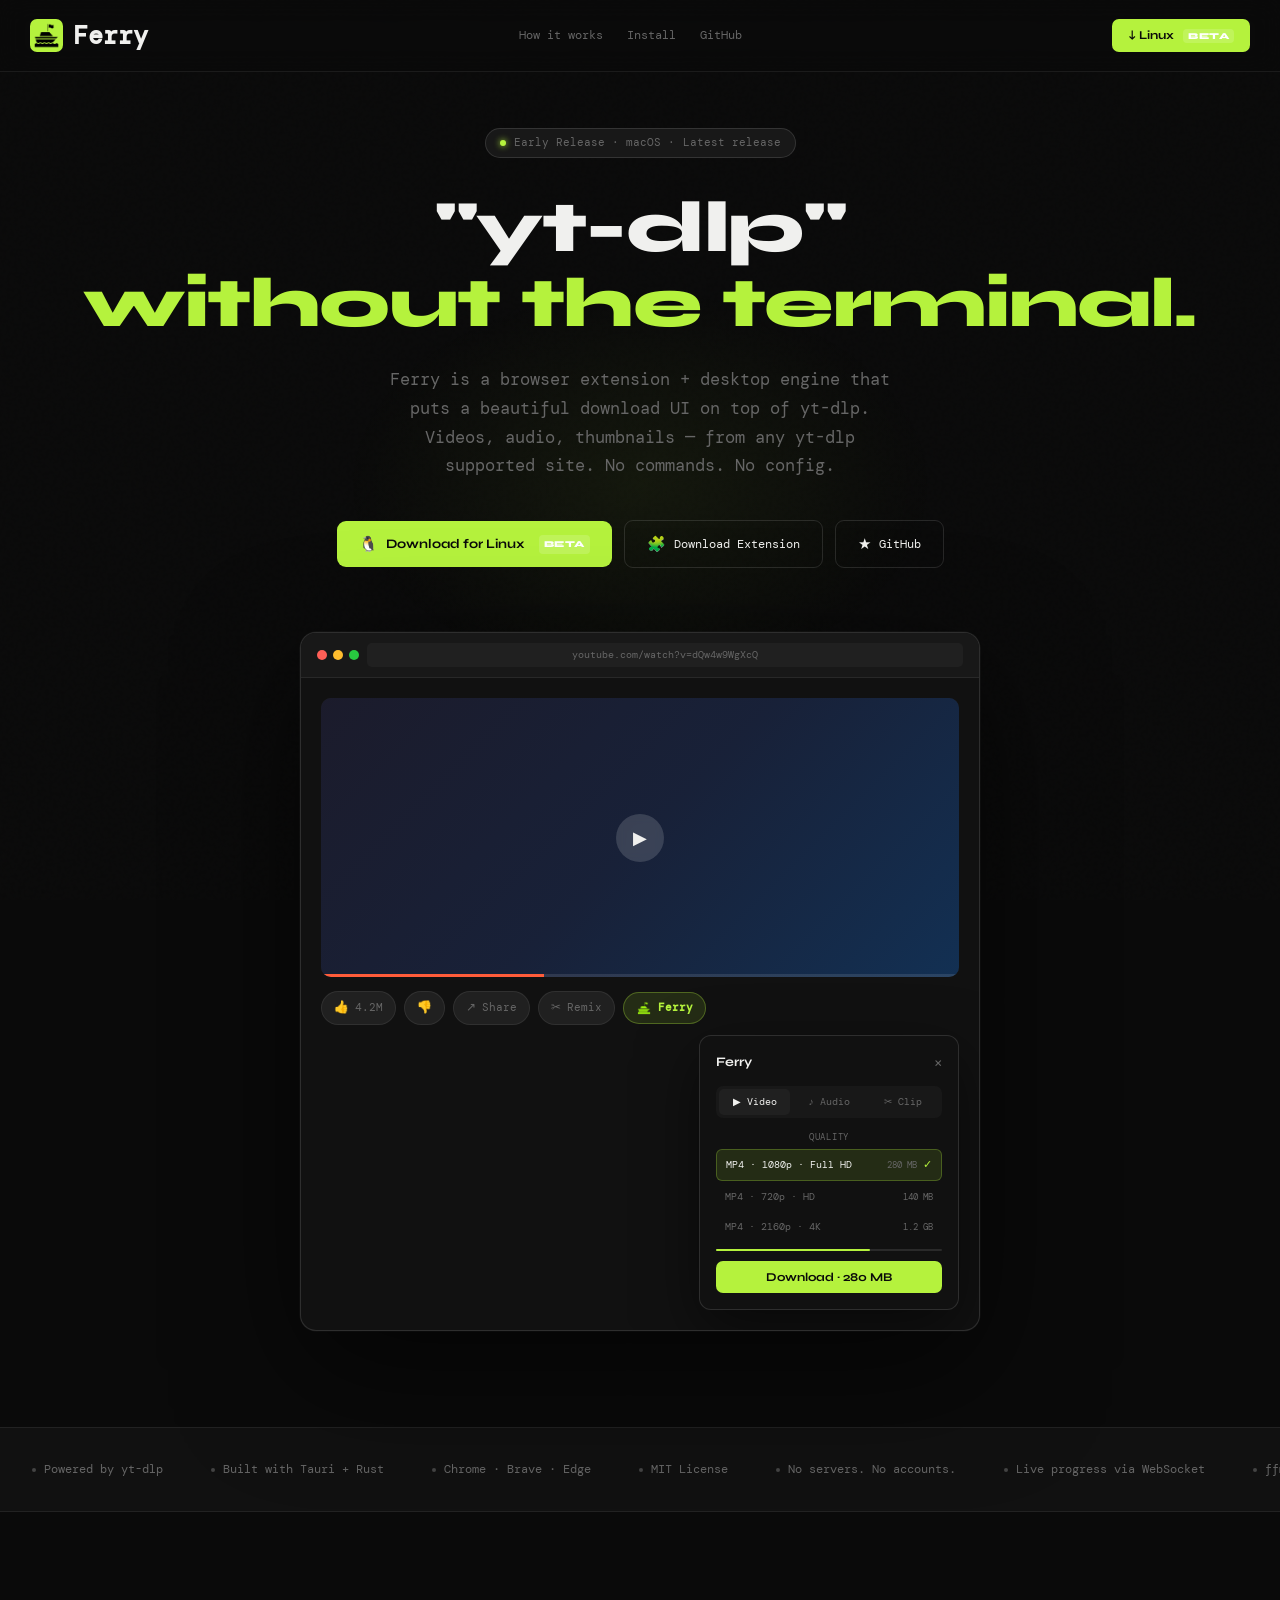
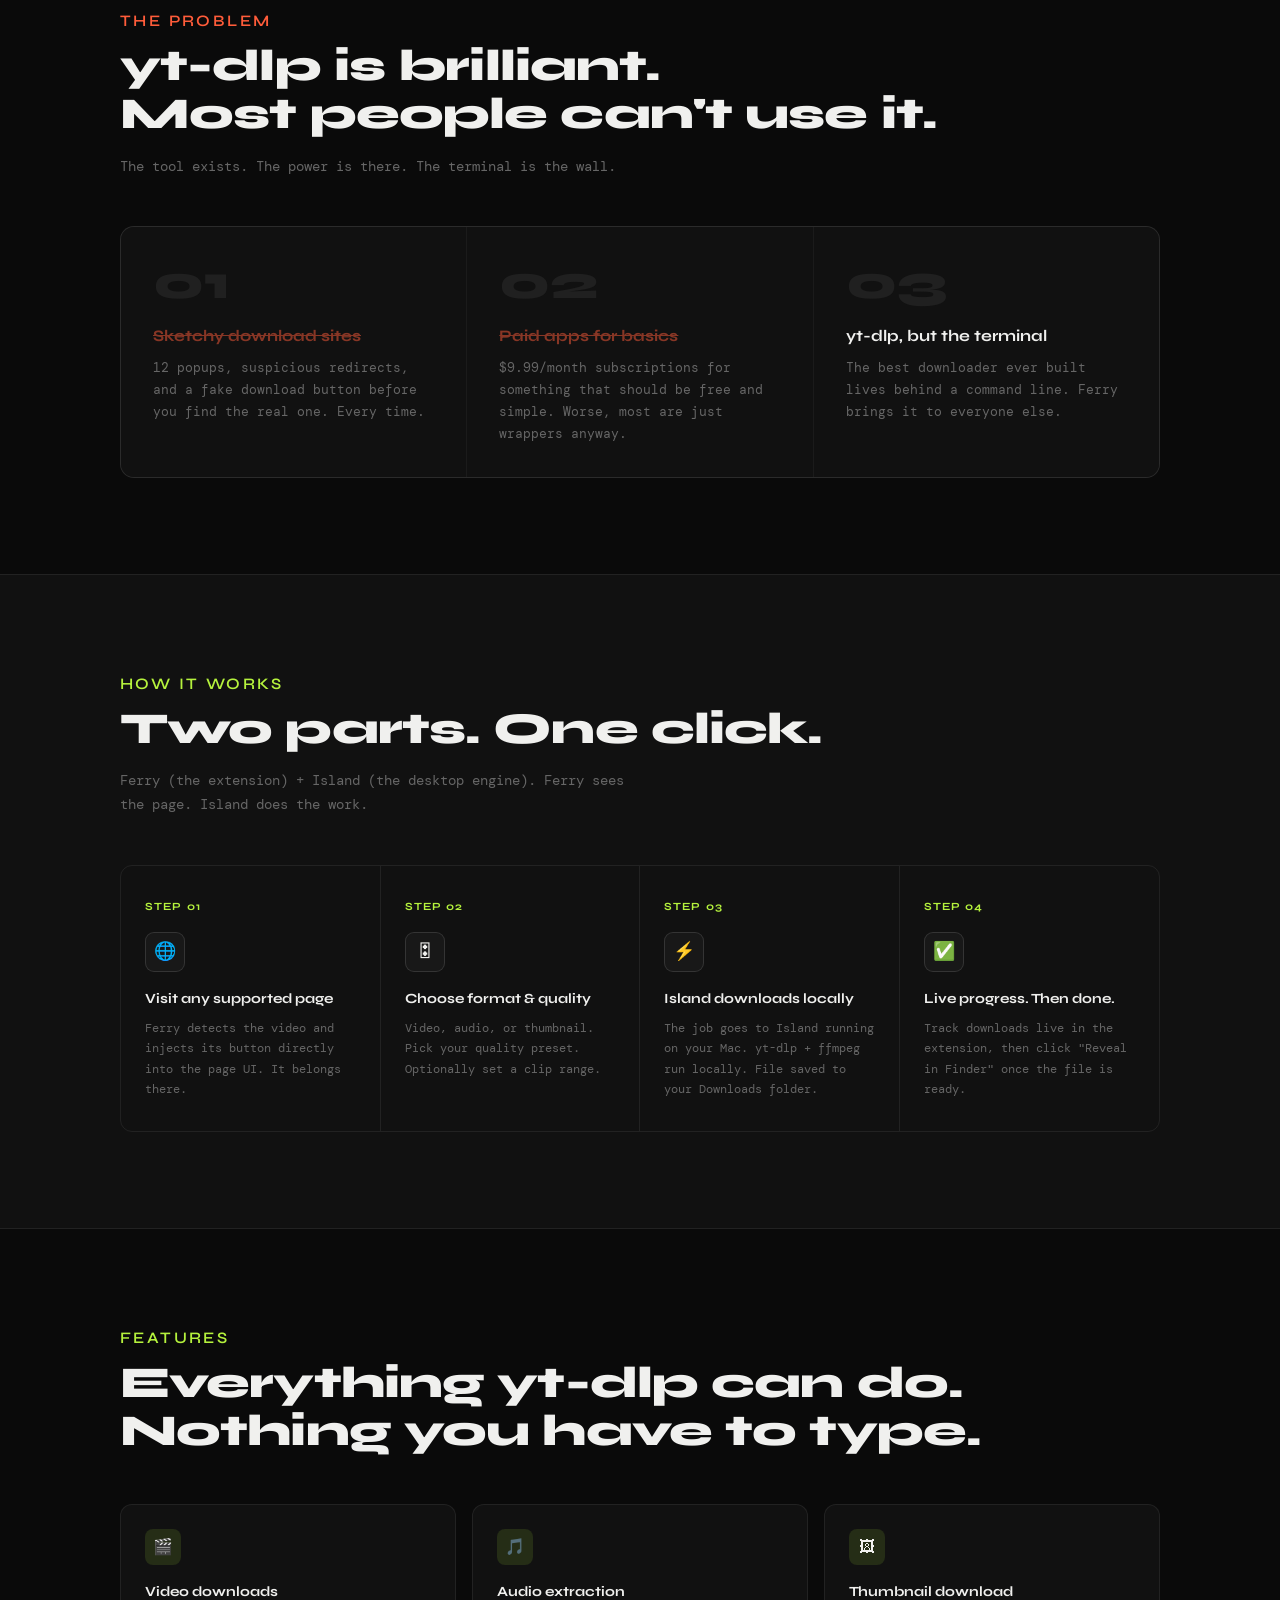
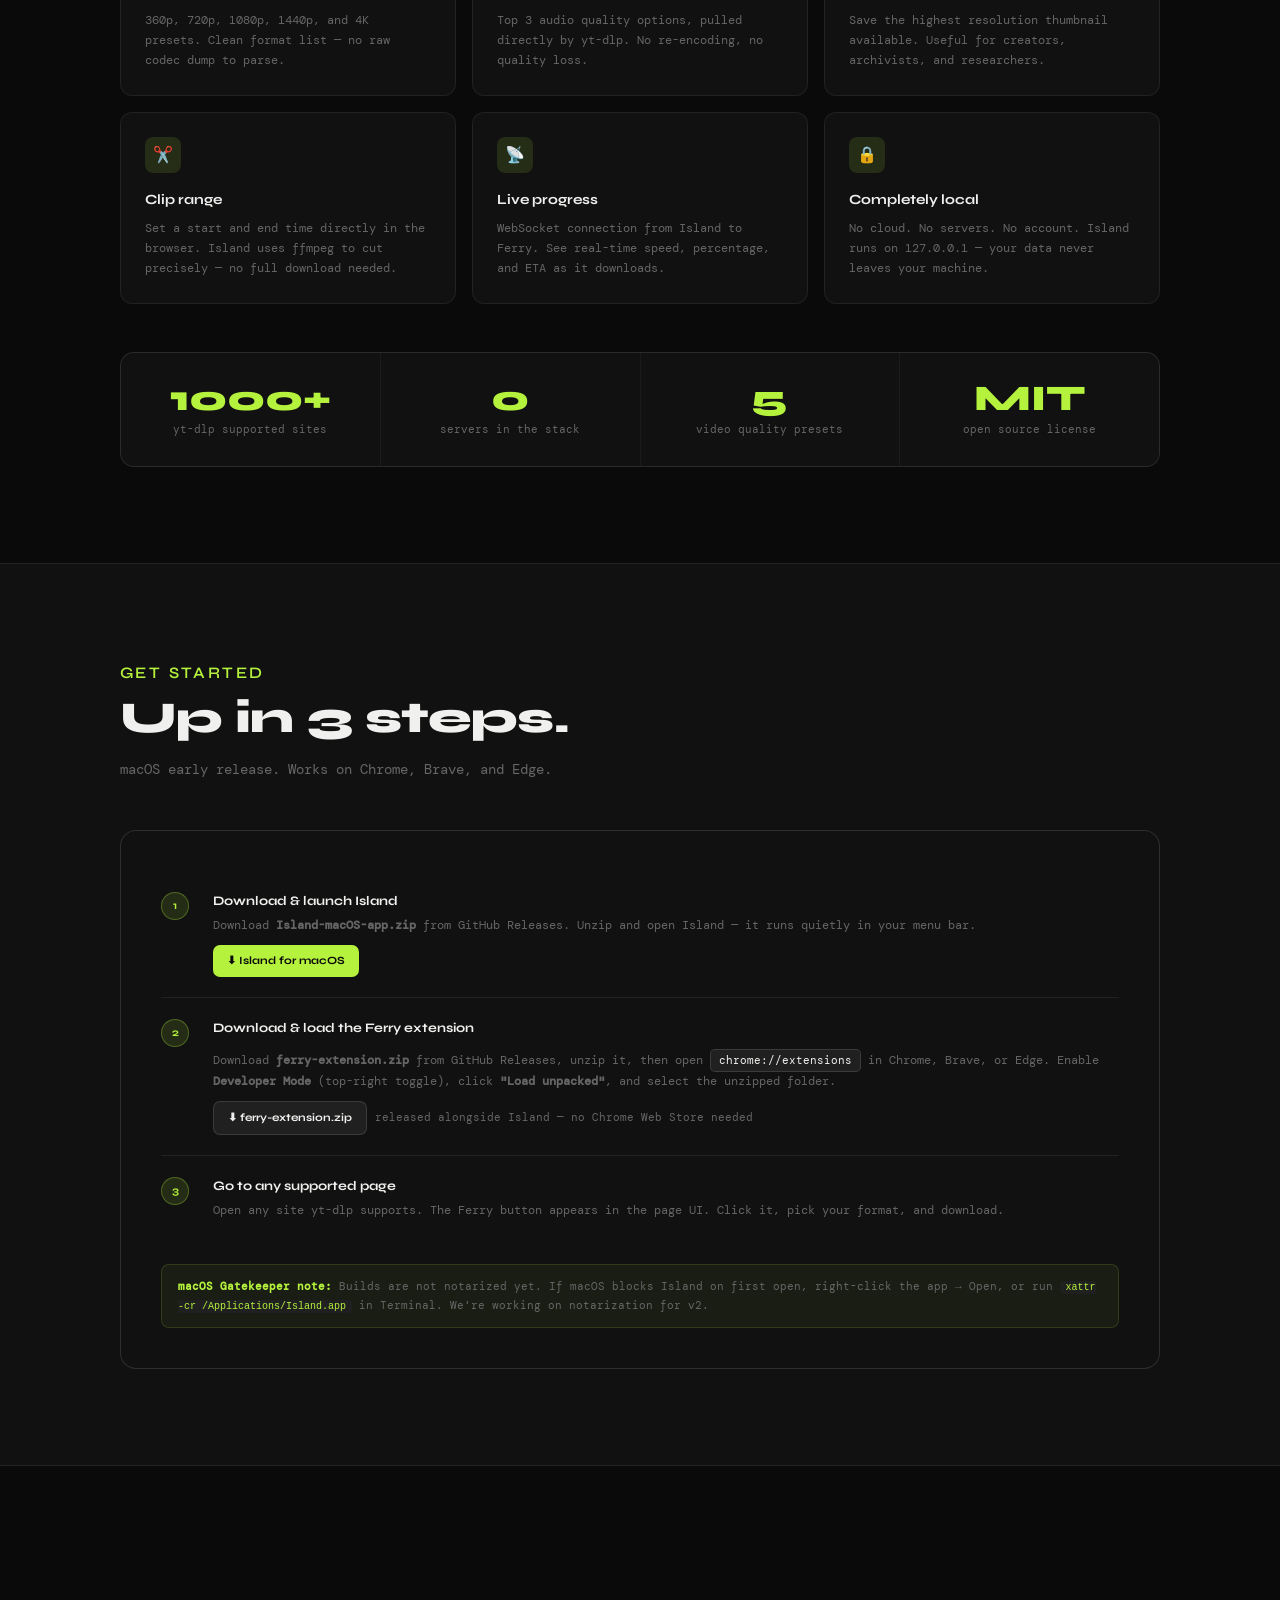
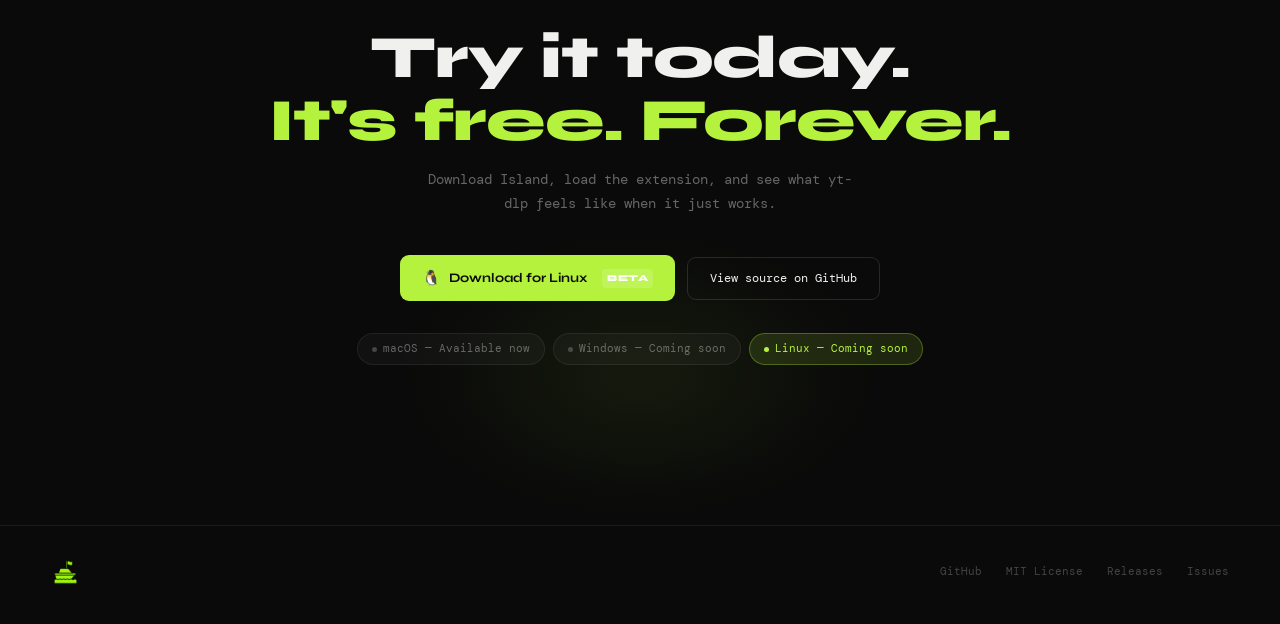
==== commit b790ff21: "feat: add extension download button to hero section" ====
--- a/index.html
+++ b/index.html
@@ -43,8 +43,11 @@
     <a class="btn-primary" data-release-link href="https://github.com/ignvaibhav/Ferry/releases/latest" target="_blank" rel="noreferrer">
       <span class="btn-icon">⬇</span> Download for macOS
     </a>
+    <a class="btn-secondary" id="hero-ext-btn" href="https://github.com/ignvaibhav/Ferry/releases/latest" target="_blank" rel="noreferrer">
+      <span class="btn-icon">🧩</span> Download Extension
+    </a>
     <a class="btn-secondary" href="https://github.com/ignvaibhav/Ferry" target="_blank" rel="noreferrer">
-      <span class="btn-icon">★</span> Star on GitHub
+      <span class="btn-icon">★</span> GitHub
     </a>
   </div>
 
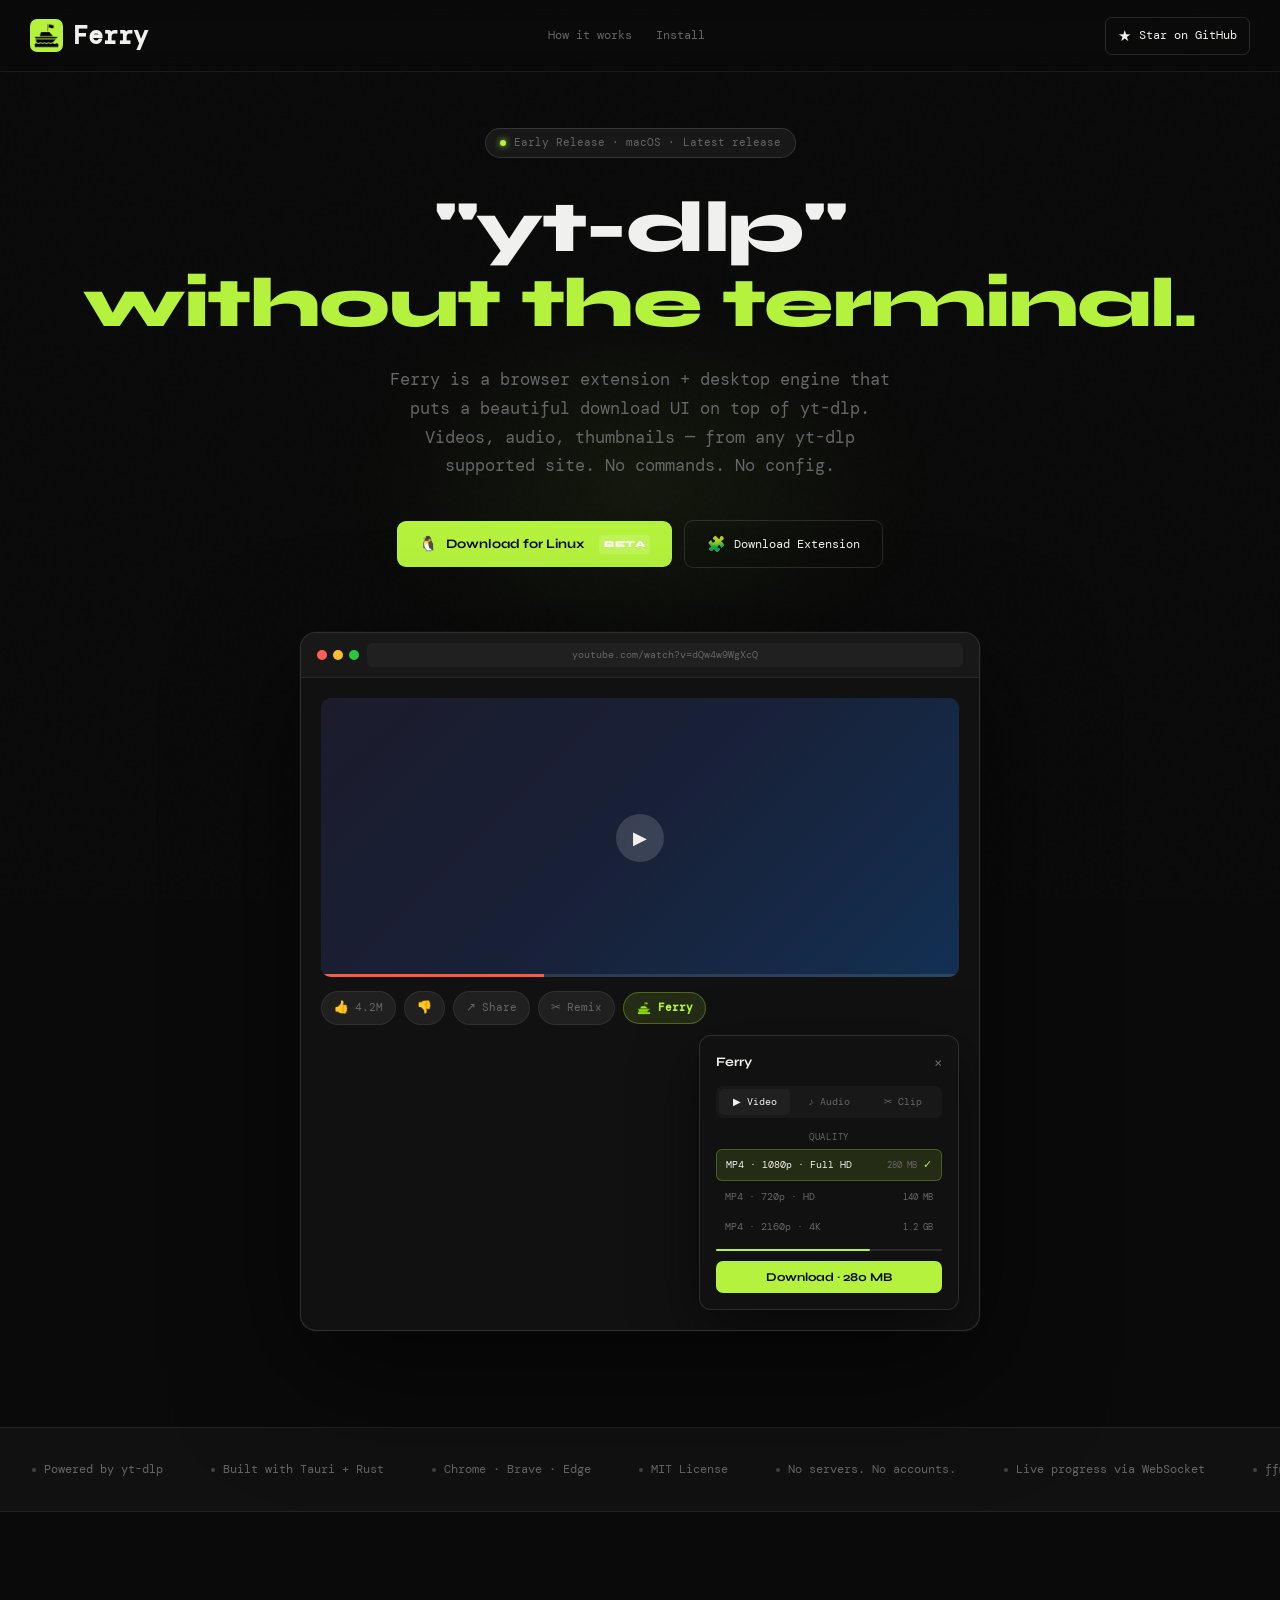
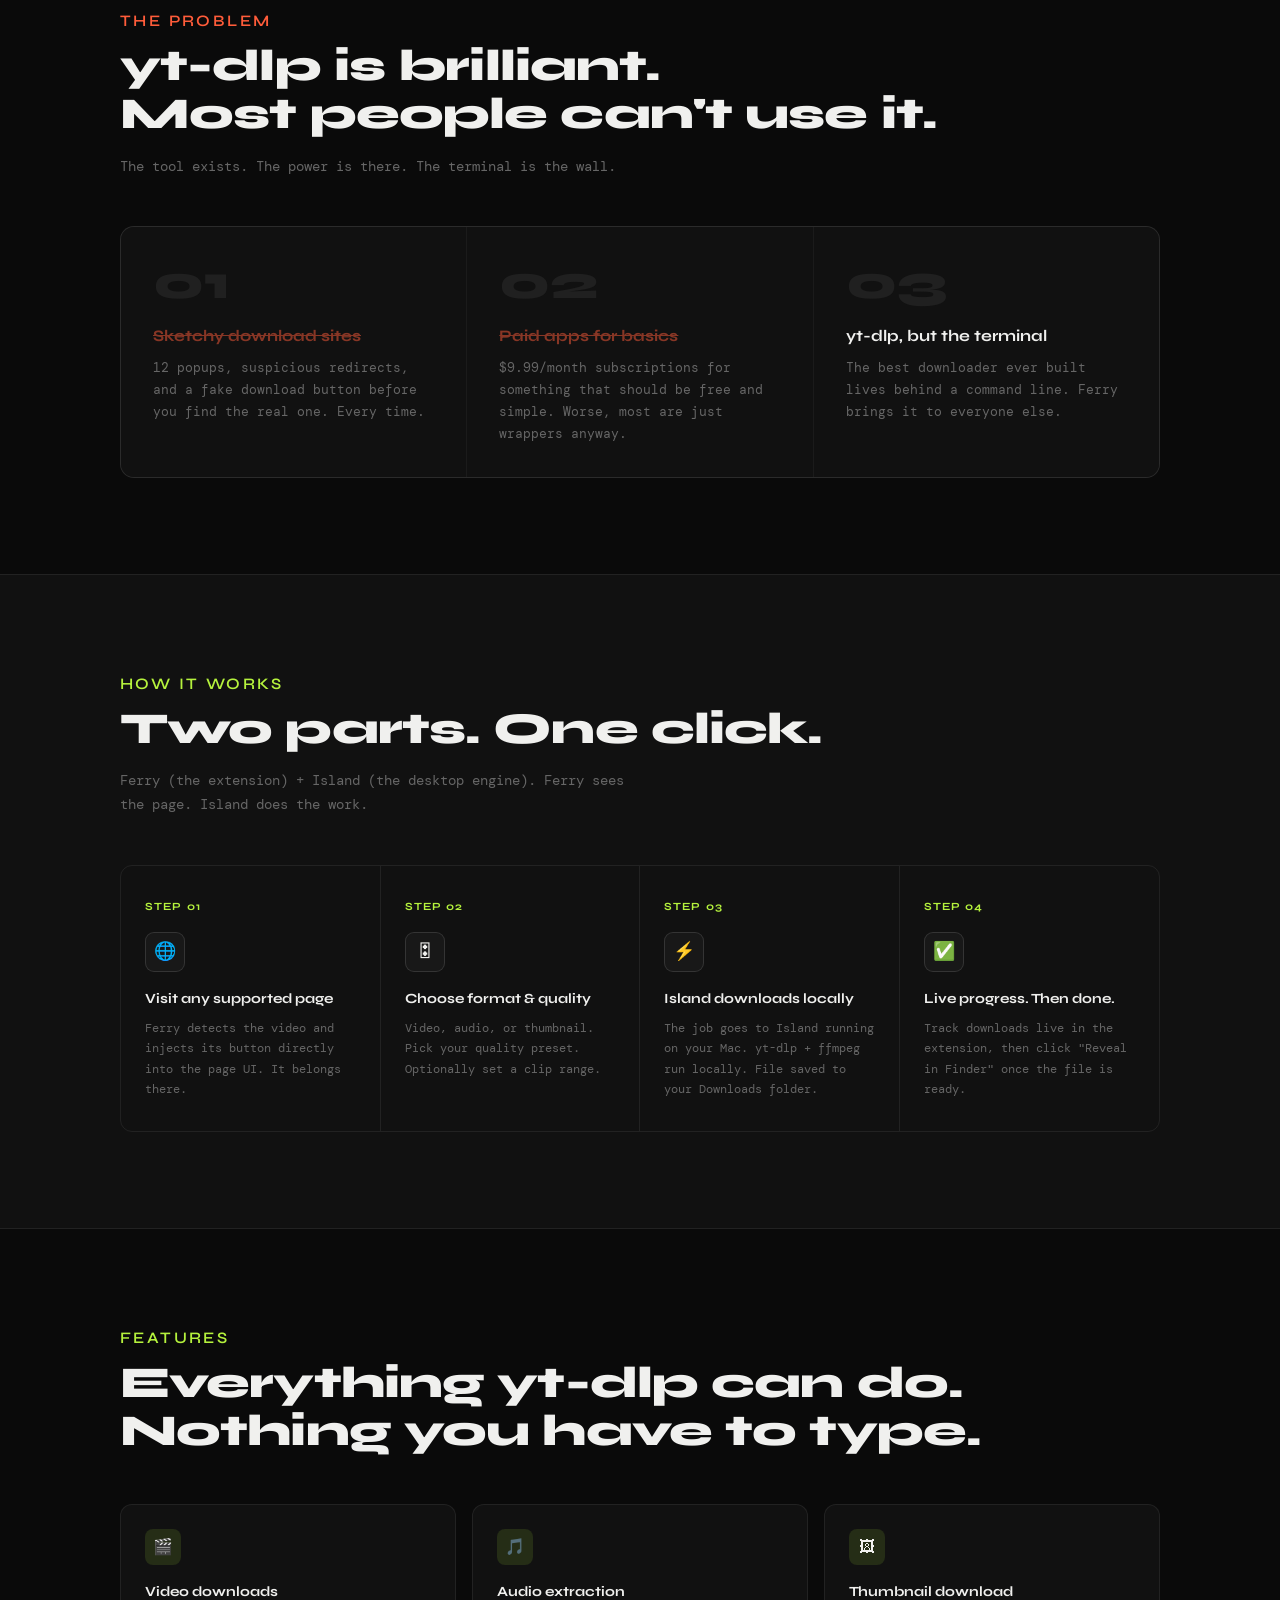
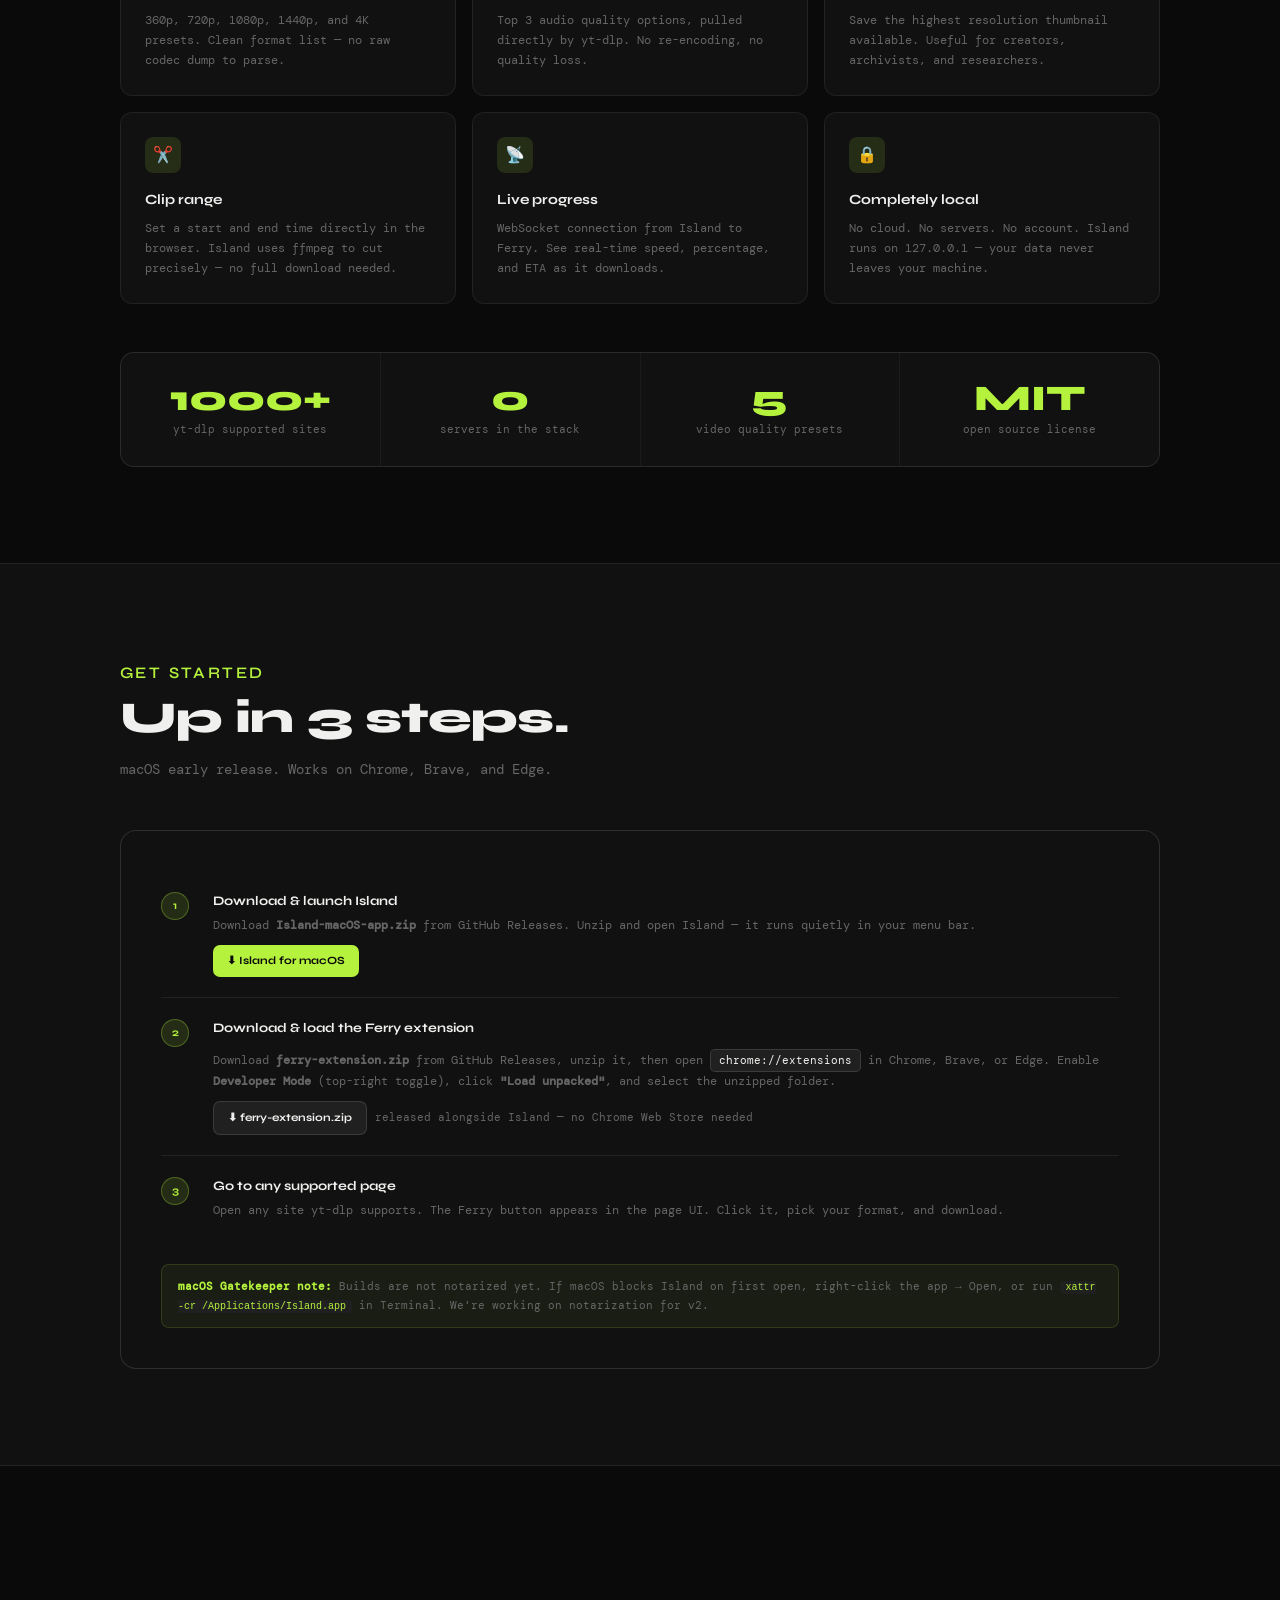
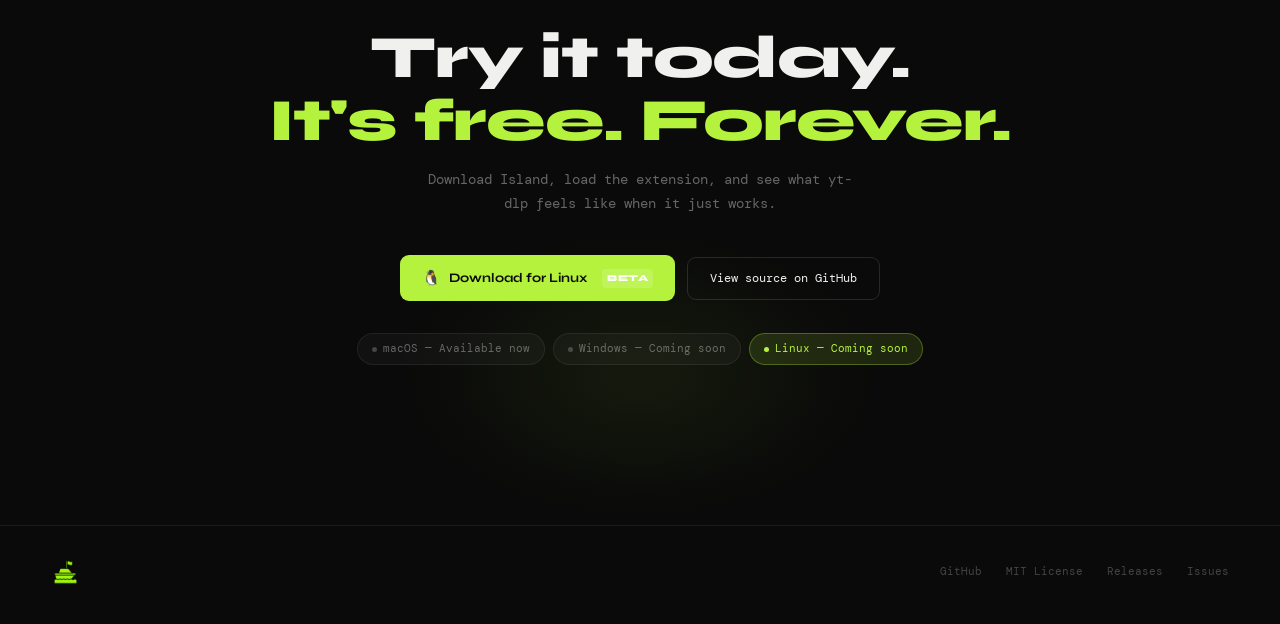
==== commit cace32d7: "feat: move GitHub button to nav and remove nav download button" ====
--- a/index.html
+++ b/index.html
@@ -21,9 +21,10 @@
   <div class="nav-links">
     <a href="#how">How it works</a>
     <a href="#install">Install</a>
-    <a href="https://github.com/ignvaibhav/Ferry" target="_blank">GitHub</a>
-  </div>
-  <a class="nav-cta" data-release-link href="https://github.com/ignvaibhav/Ferry/releases/latest" target="_blank" rel="noreferrer">↓ Download</a>
+  </div>
+  <a class="btn-secondary" style="font-size: 12px; padding: 6px 12px; border-radius: 7px;" href="https://github.com/ignvaibhav/Ferry" target="_blank" rel="noreferrer">
+    <span class="btn-icon">★</span> Star on GitHub
+  </a>
 </nav>
 
 <!-- HERO -->
@@ -45,9 +46,6 @@
     </a>
     <a class="btn-secondary" id="hero-ext-btn" href="https://github.com/ignvaibhav/Ferry/releases/latest" target="_blank" rel="noreferrer">
       <span class="btn-icon">🧩</span> Download Extension
-    </a>
-    <a class="btn-secondary" href="https://github.com/ignvaibhav/Ferry" target="_blank" rel="noreferrer">
-      <span class="btn-icon">★</span> GitHub
     </a>
   </div>
 
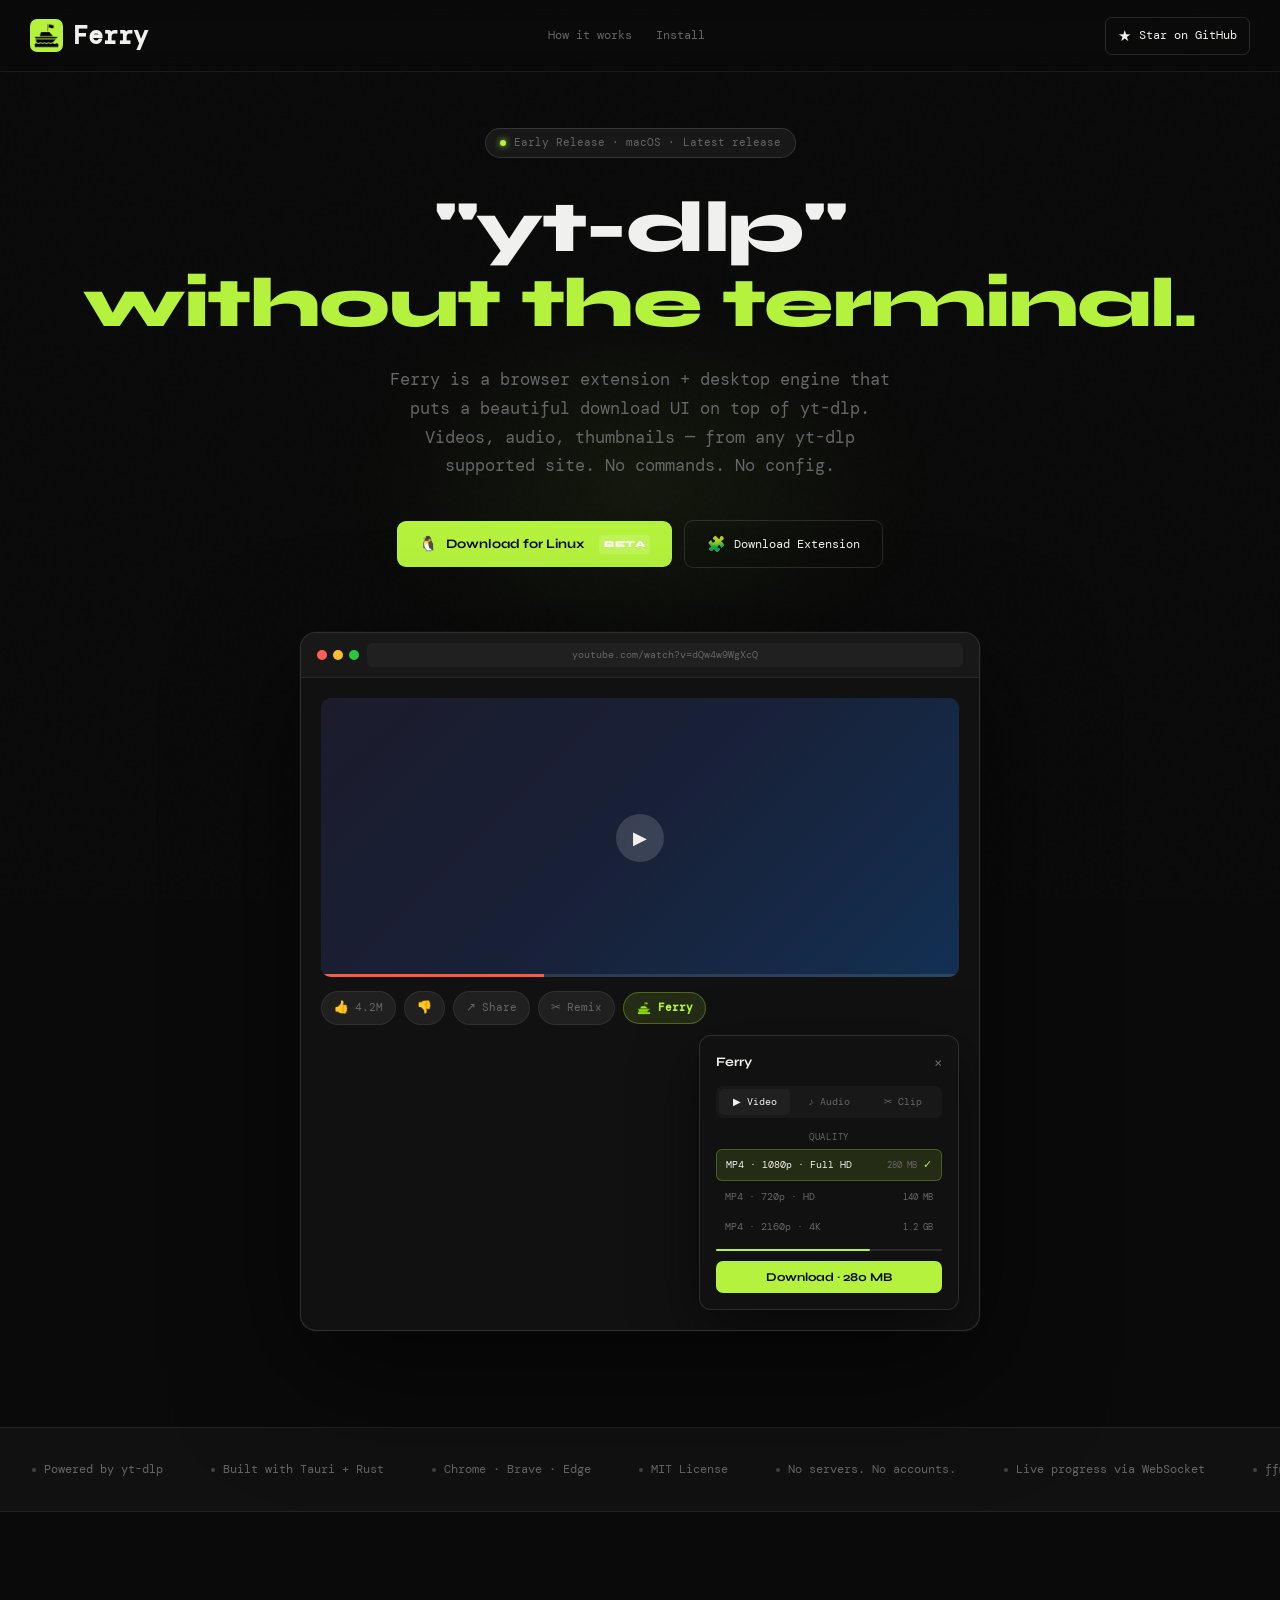
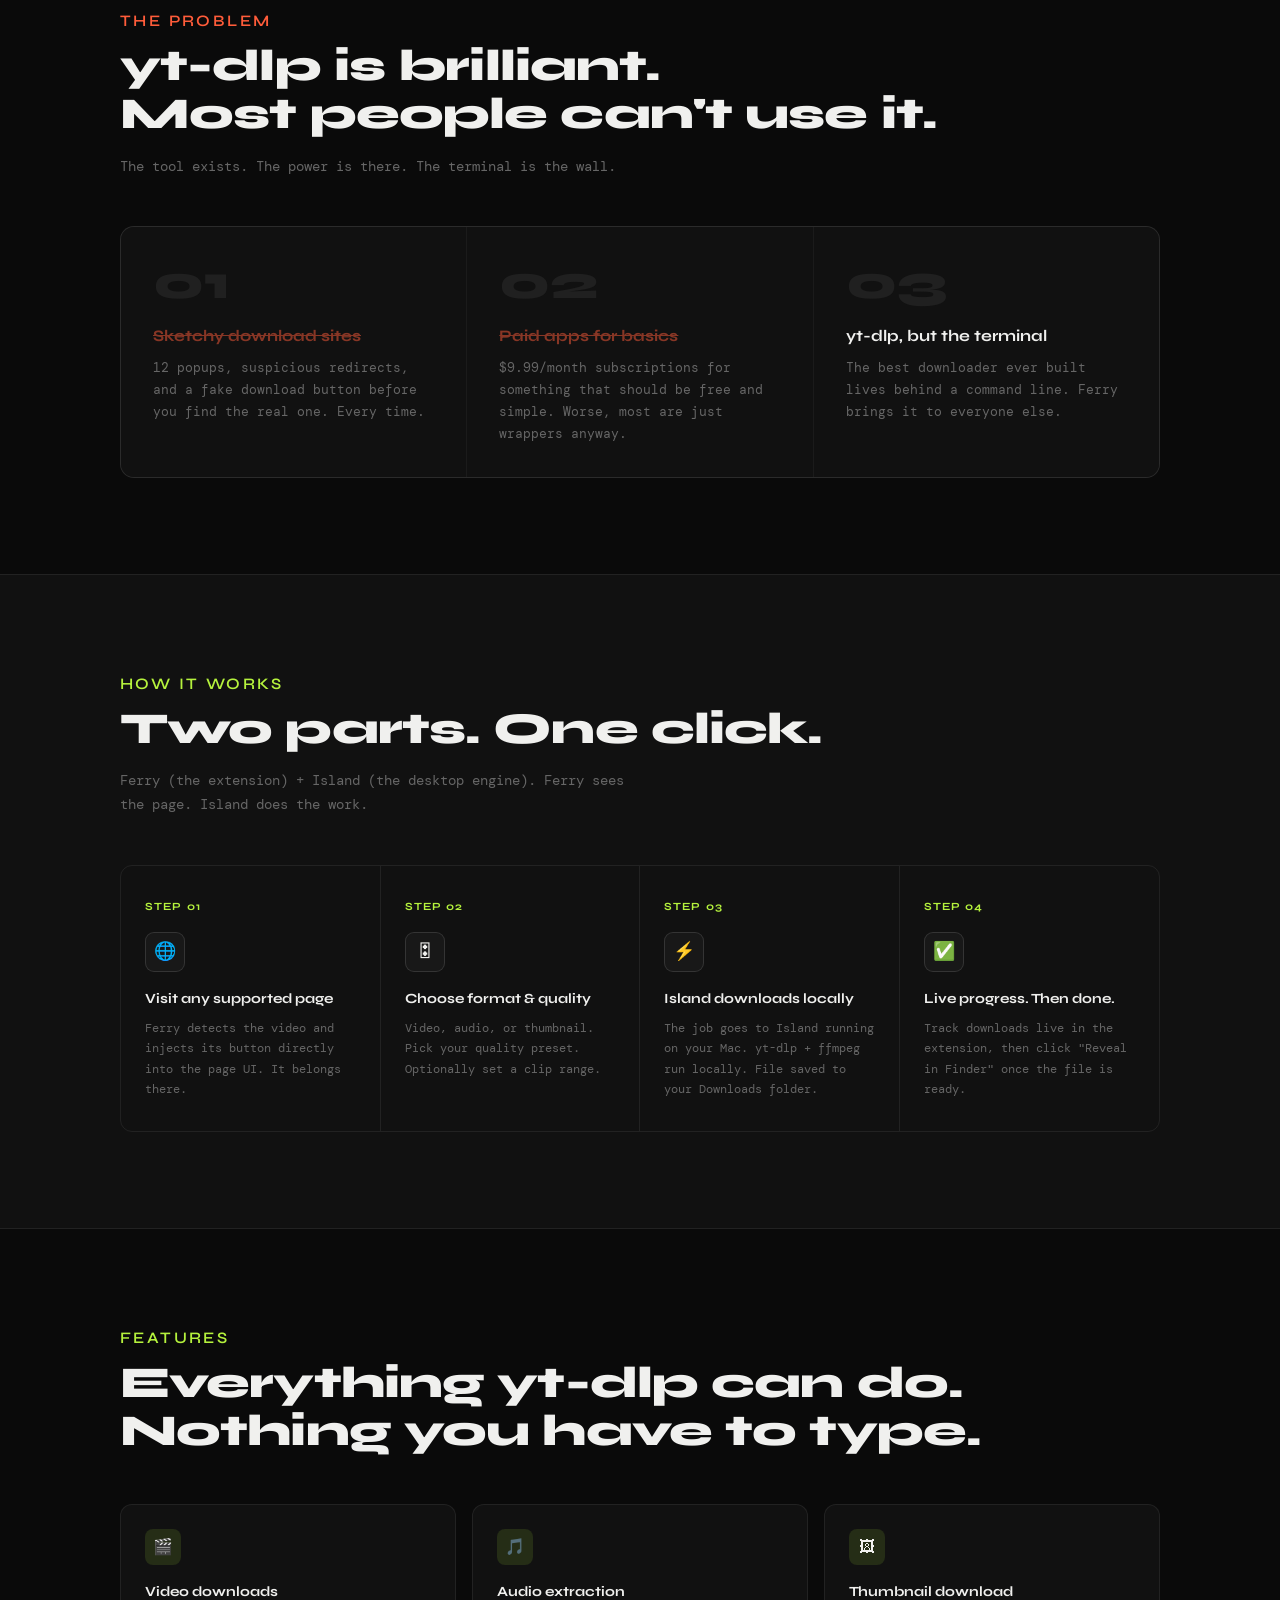
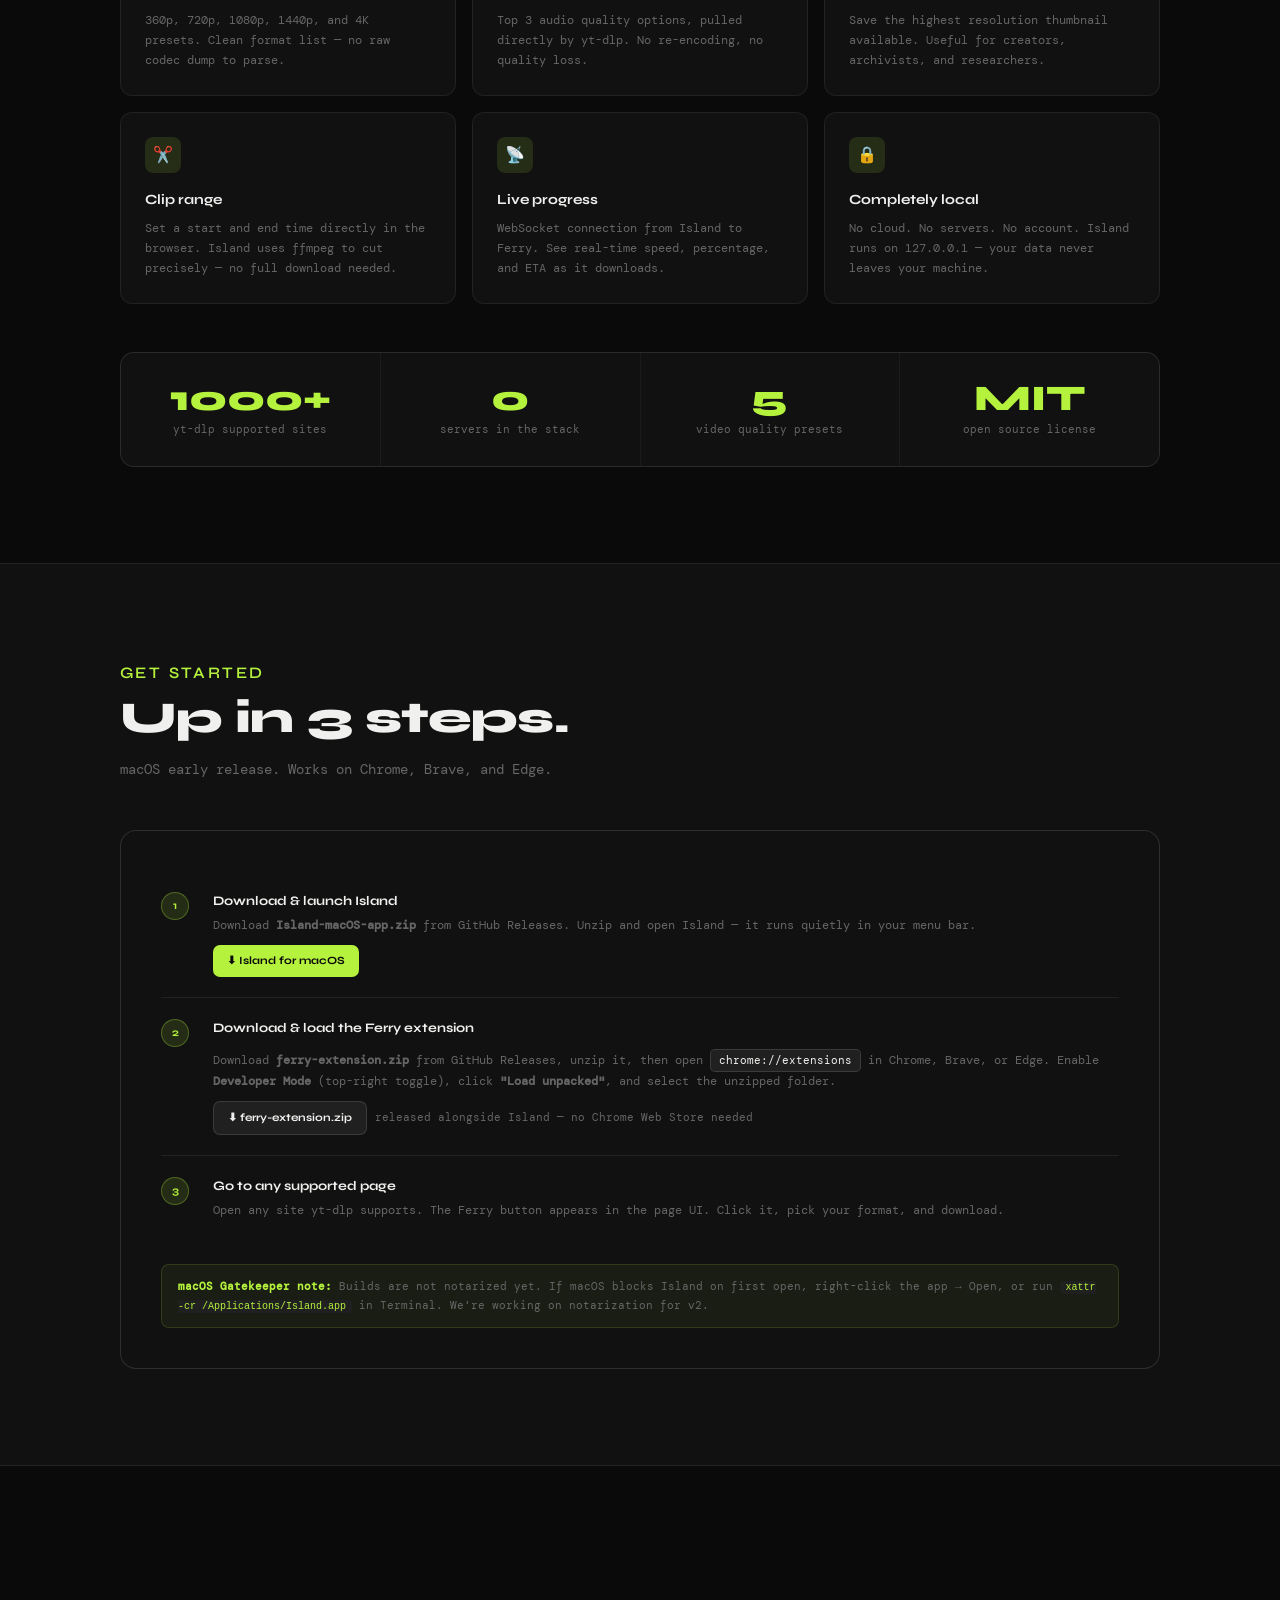
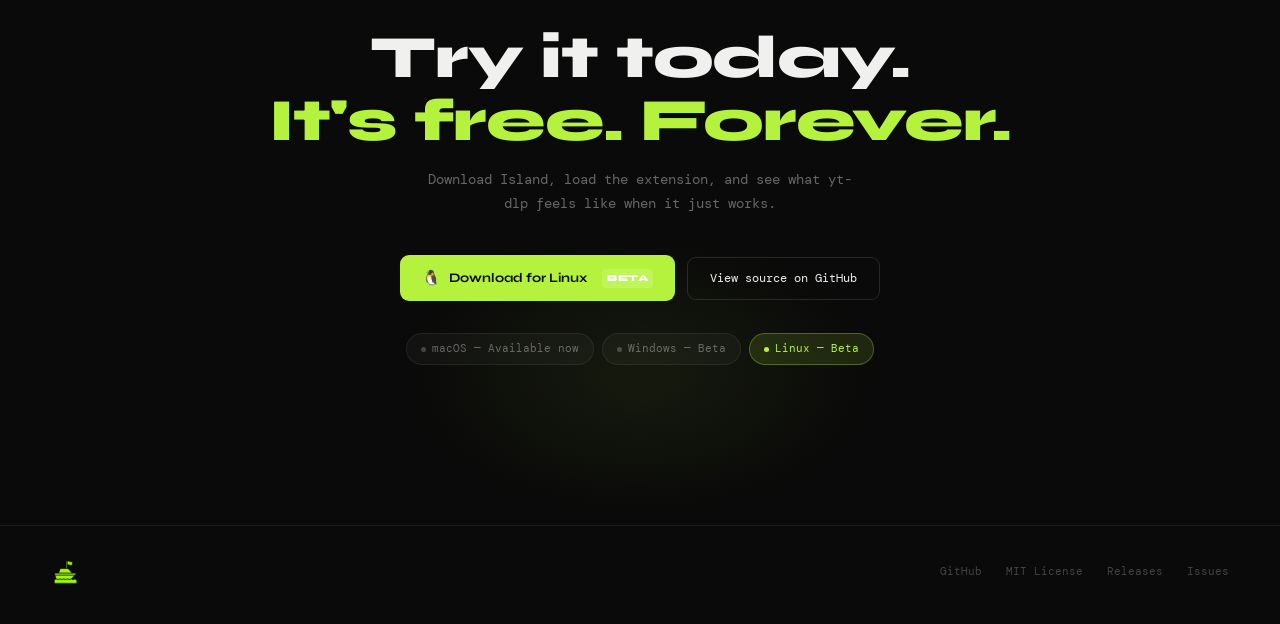
==== commit e4b52f74: "feat: change Windows and Linux status to Beta" ====
--- a/index.html
+++ b/index.html
@@ -340,11 +340,11 @@
     </div>
     <div class="platform-pill">
       <div class="platform-dot" style="background:var(--muted2)"></div>
-      Windows — Coming soon
+      Windows — Beta
     </div>
     <div class="platform-pill">
       <div class="platform-dot" style="background:var(--muted2)"></div>
-      Linux — Coming soon
+      Linux — Beta
     </div>
   </div>
 </section>
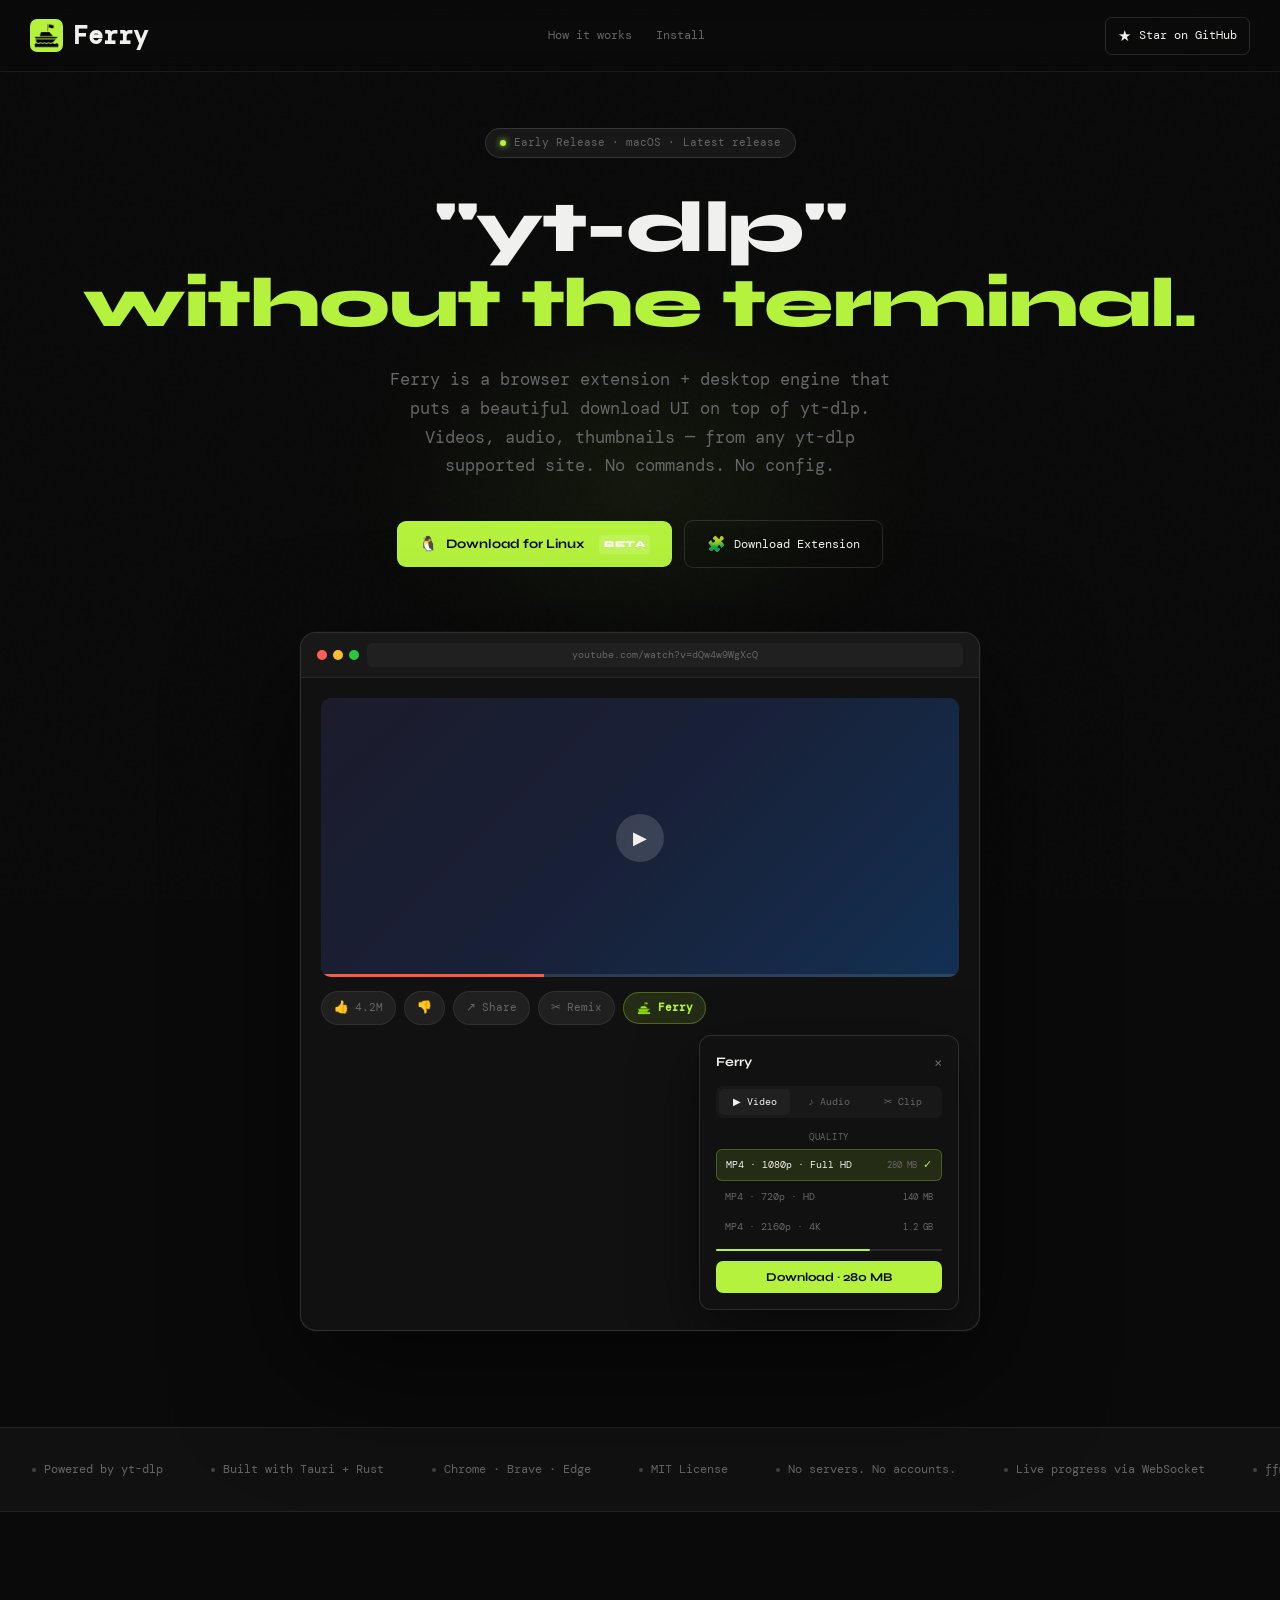
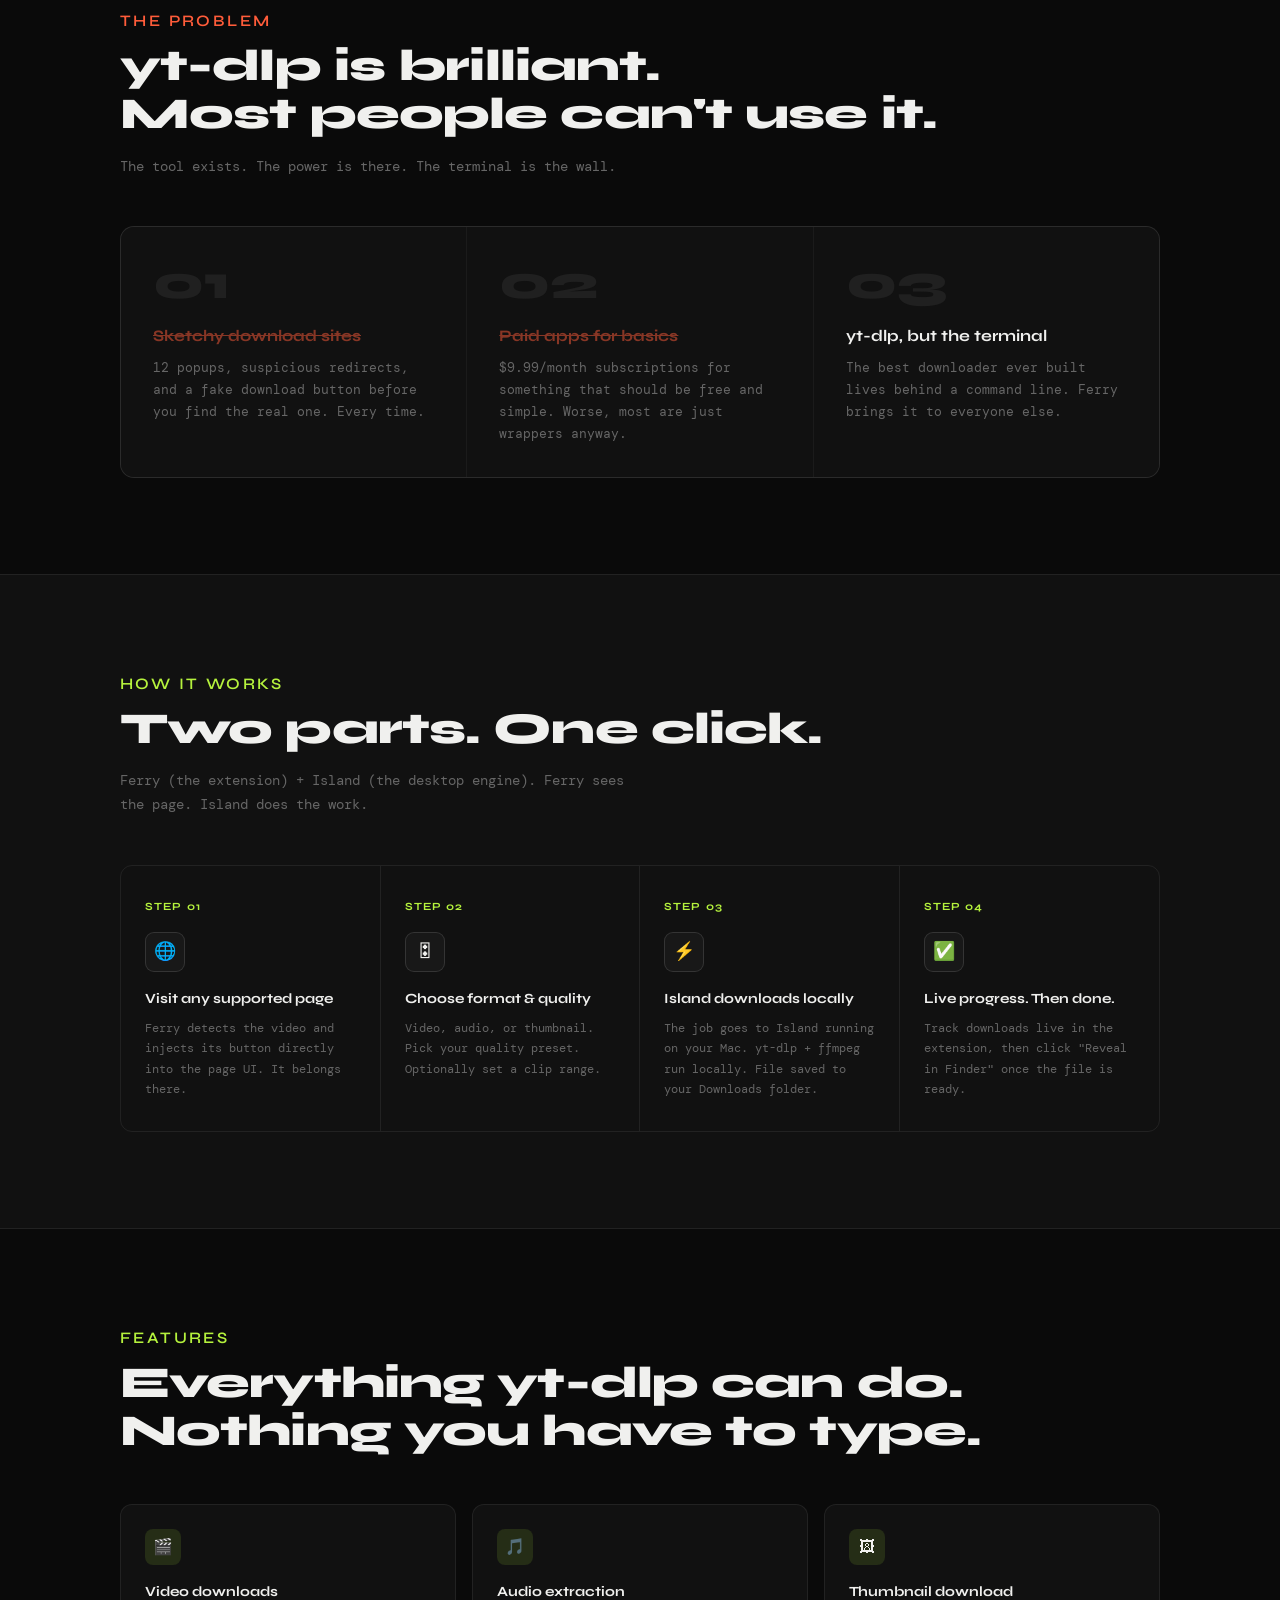
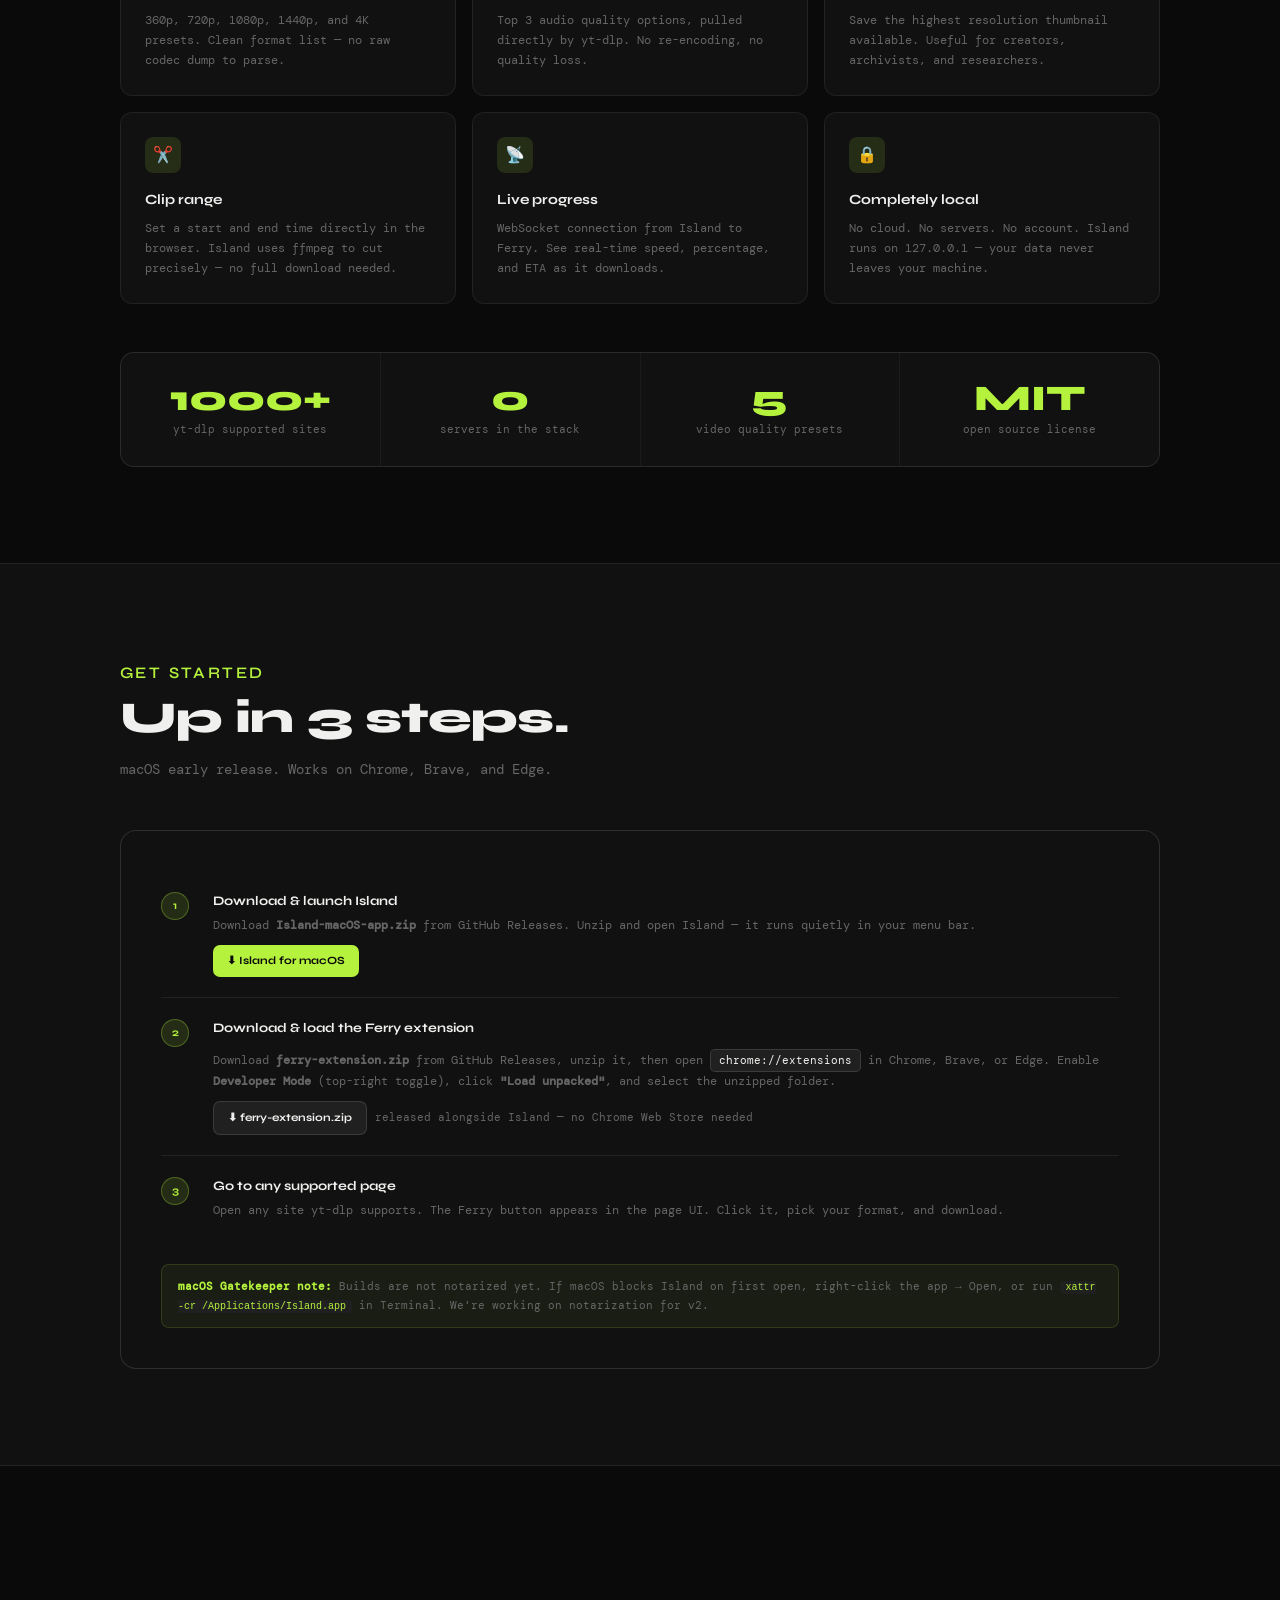
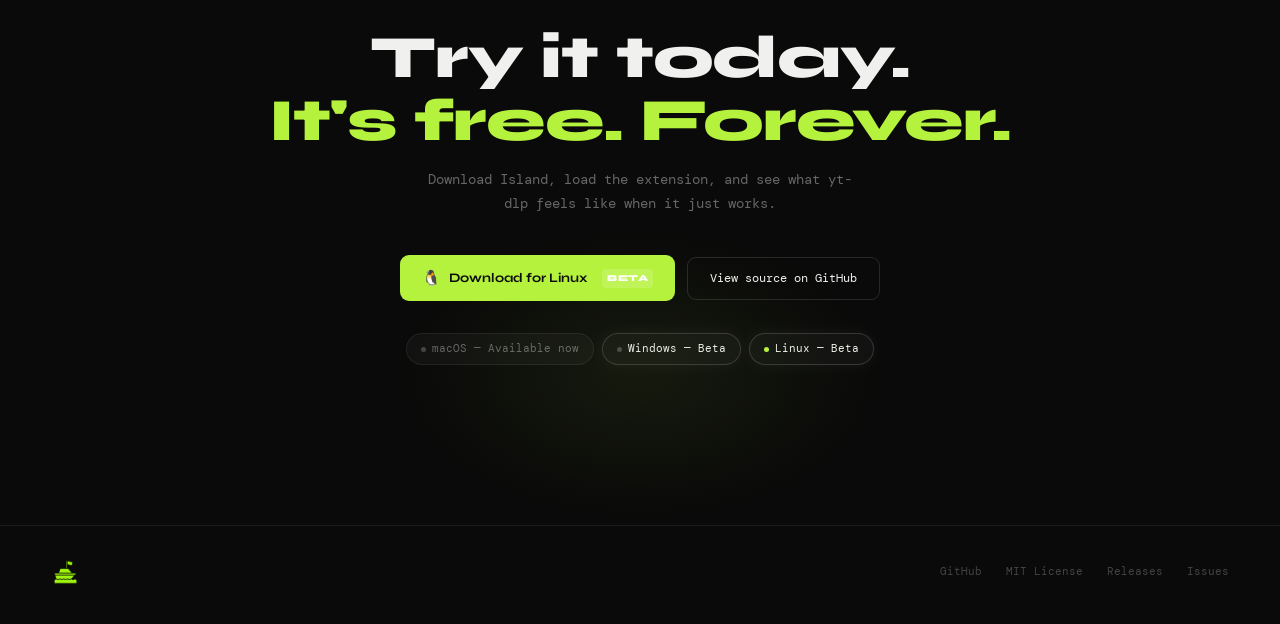
==== commit 7d434551: "feat: add subtle glow to beta platform pills" ====
--- a/index.html
+++ b/index.html
@@ -338,11 +338,11 @@
       <div class="platform-dot" style="background:var(--accent)"></div>
       macOS — Available now
     </div>
-    <div class="platform-pill">
+    <div class="platform-pill platform-beta">
       <div class="platform-dot" style="background:var(--muted2)"></div>
       Windows — Beta
     </div>
-    <div class="platform-pill">
+    <div class="platform-pill platform-beta">
       <div class="platform-dot" style="background:var(--muted2)"></div>
       Linux — Beta
     </div>
--- a/home.css
+++ b/home.css
@@ -994,6 +994,12 @@
   background: var(--accent-dim);
   color: var(--accent);
 }
+.platform-beta {
+  border-color: rgba(255, 255, 255, 0.15);
+  background: rgba(255, 255, 255, 0.03);
+  box-shadow: 0 0 14px rgba(255, 255, 255, 0.05);
+  color: var(--text);
+}
 .platform-dot {
   width: 5px;
   height: 5px;
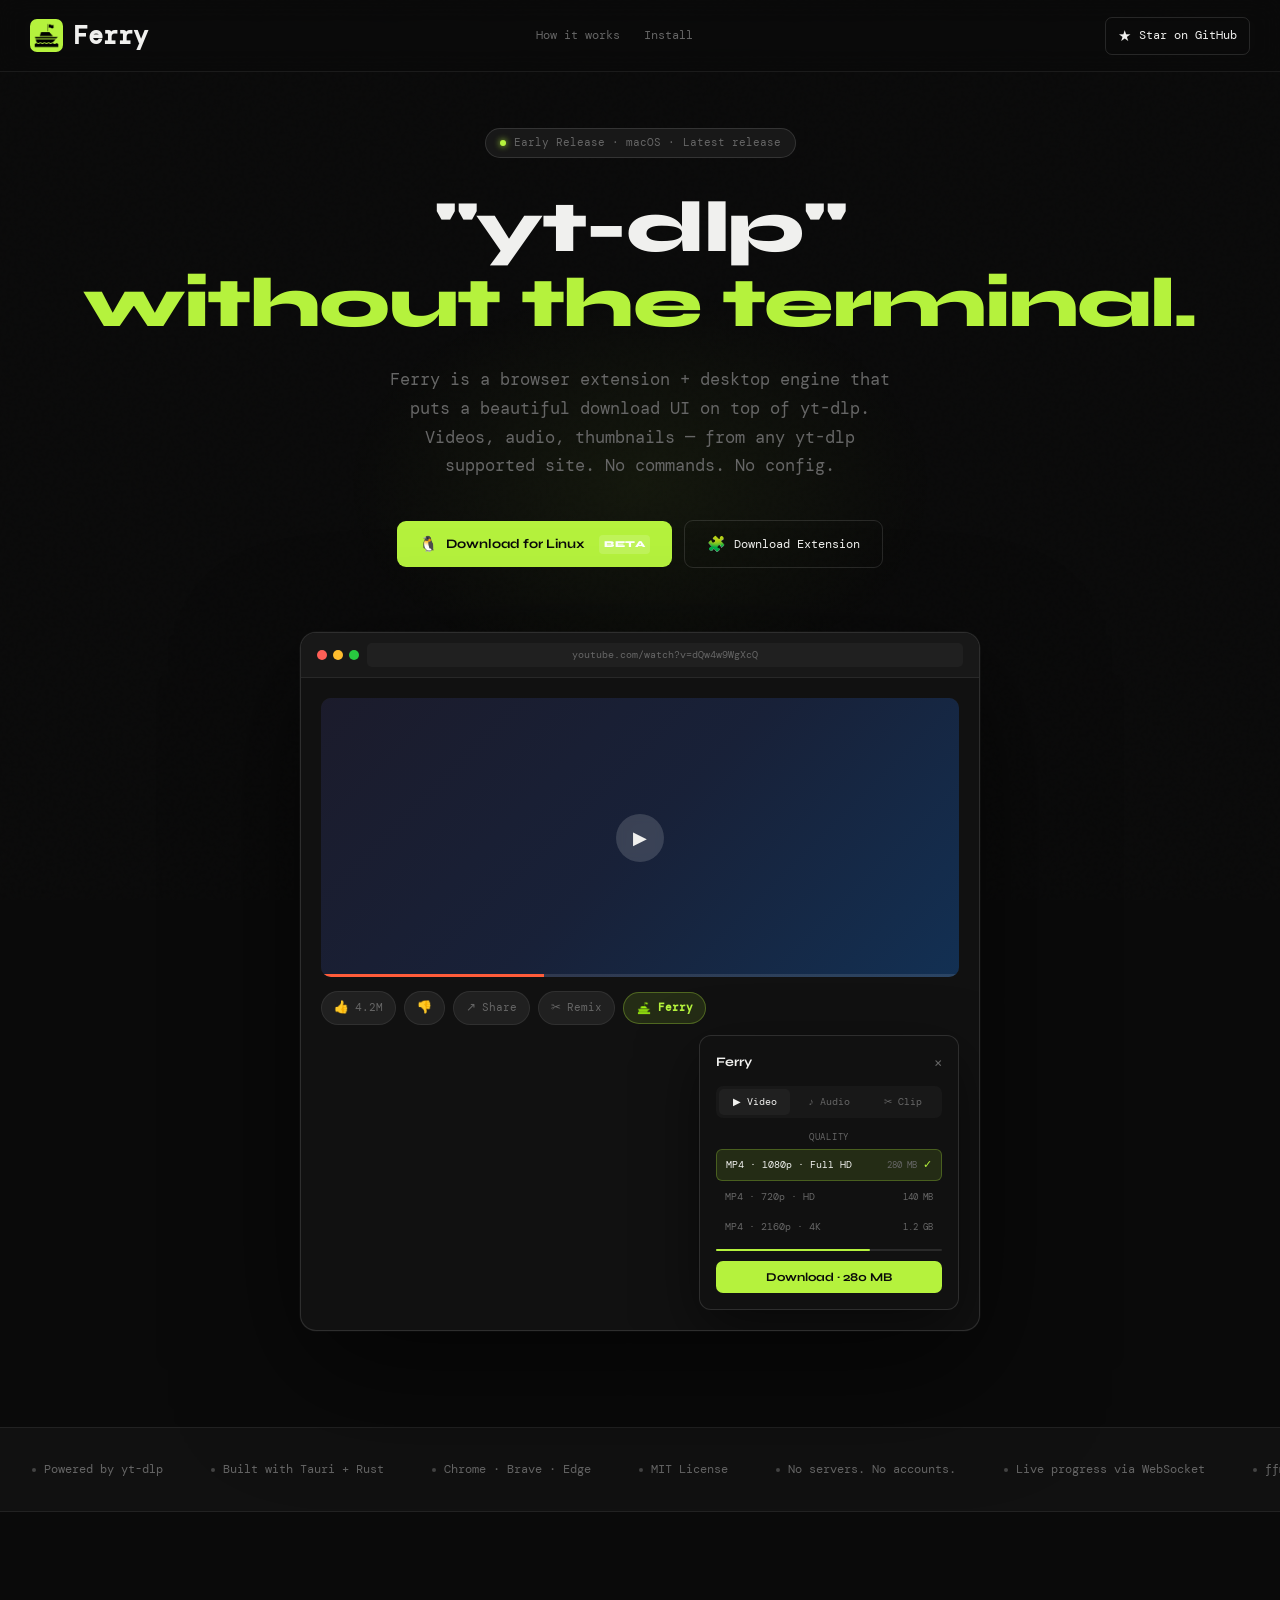
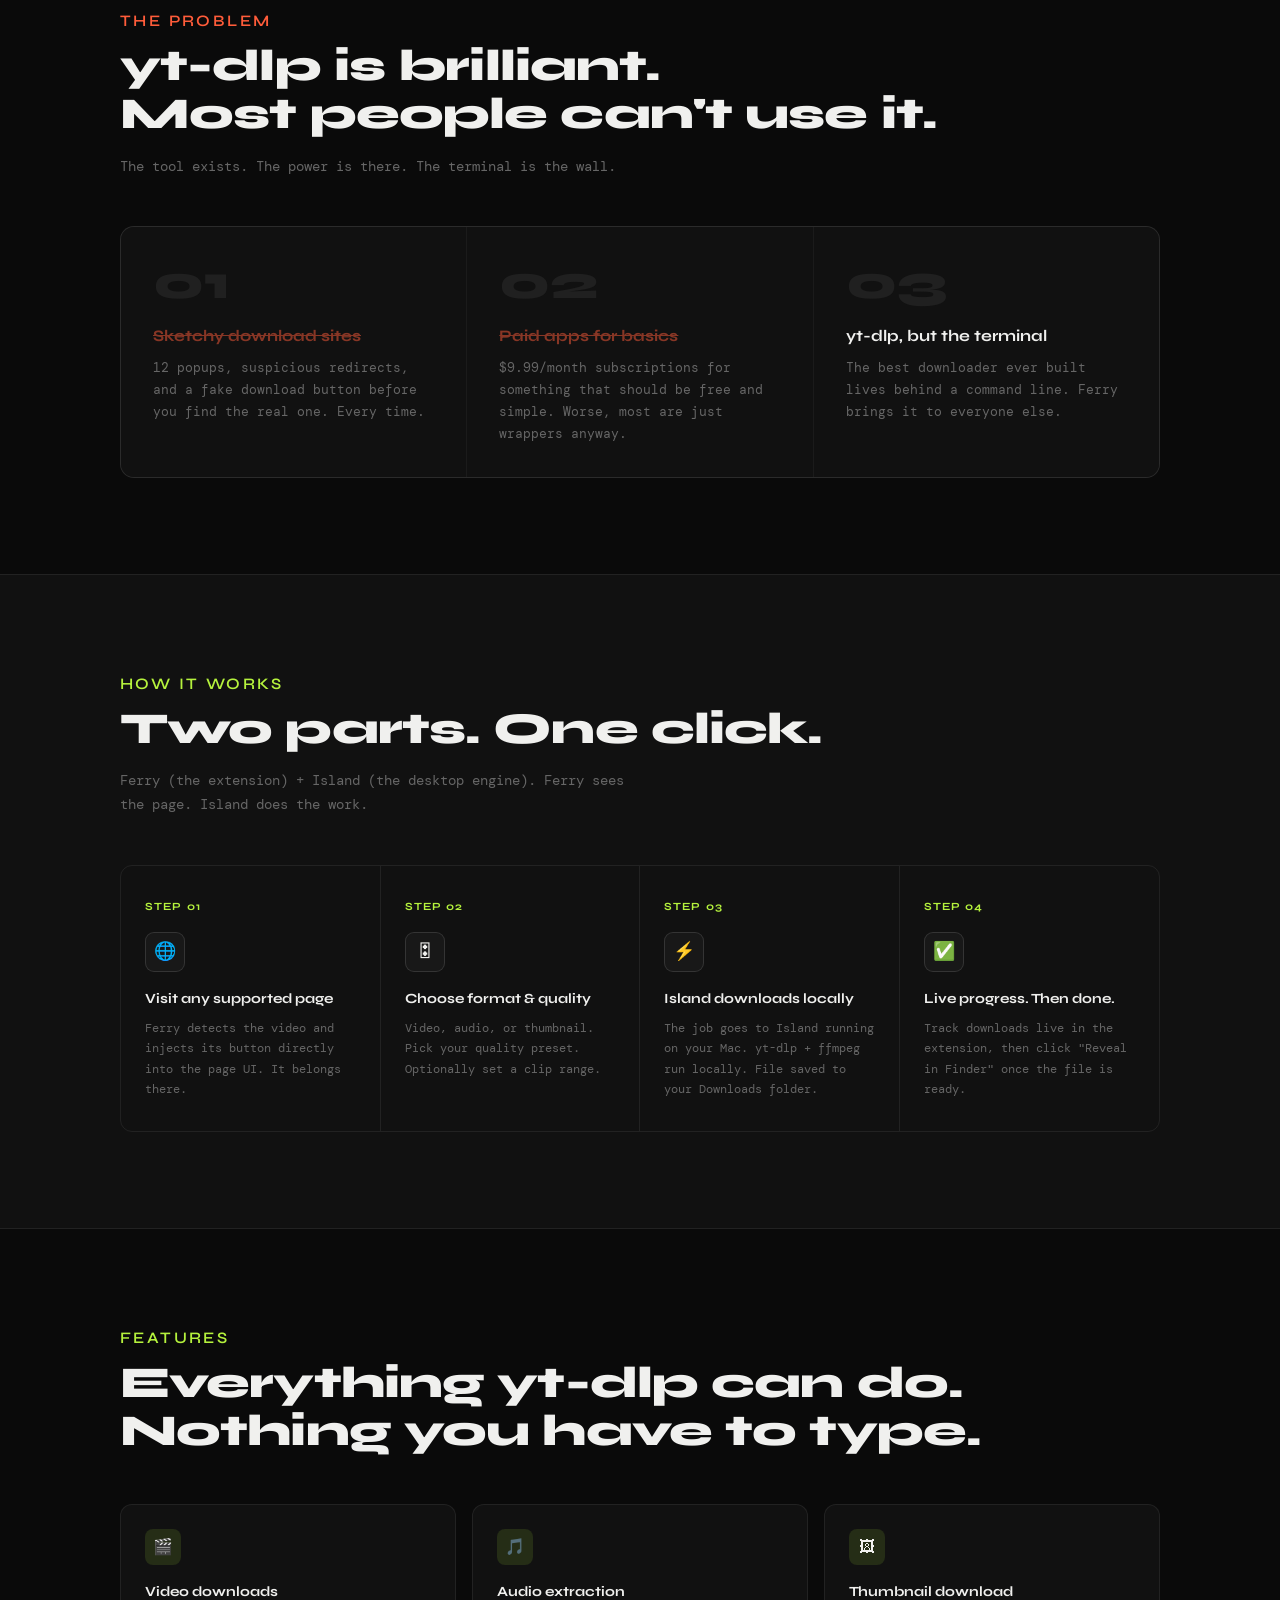
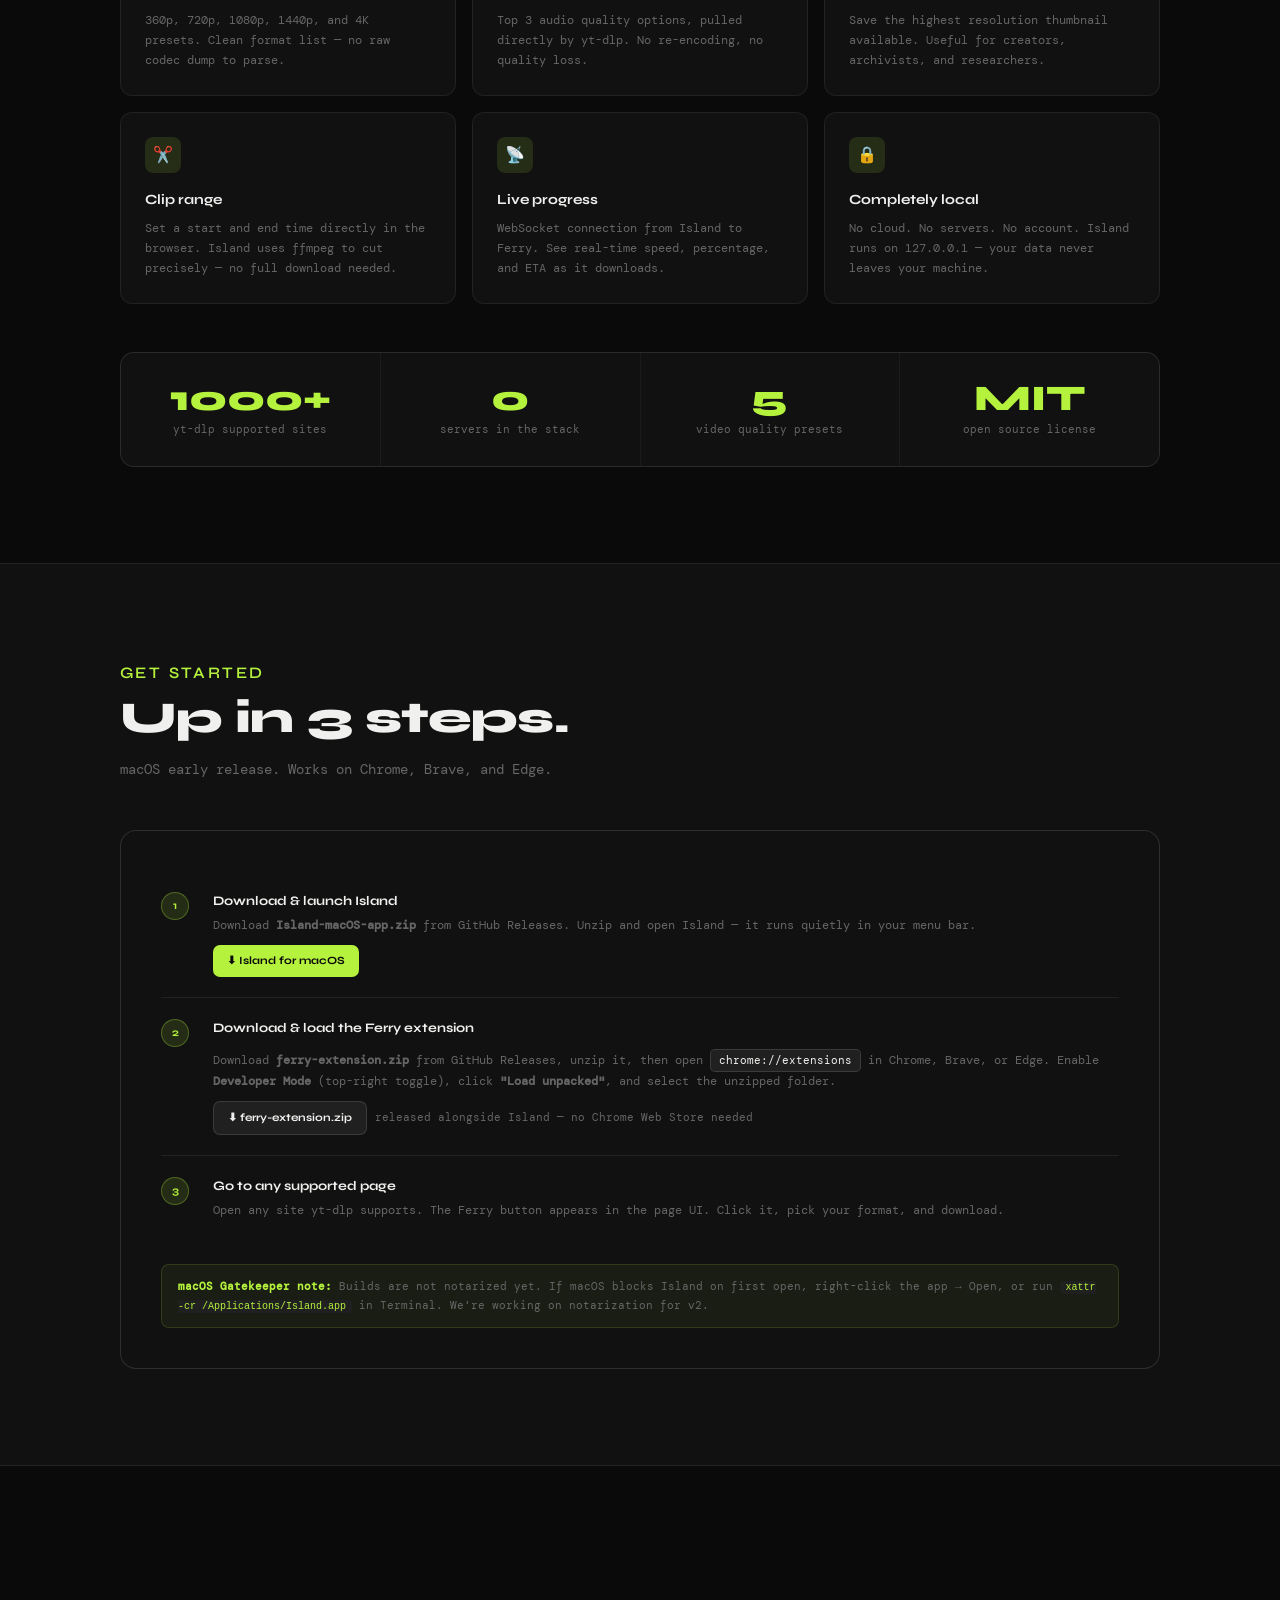
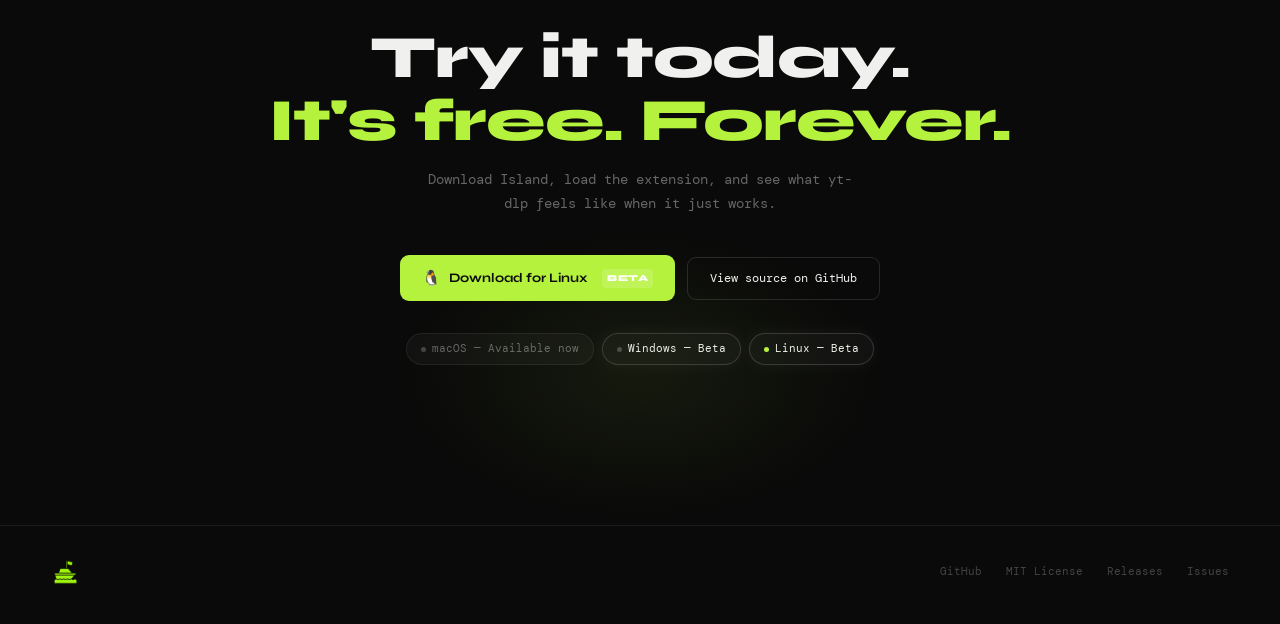
==== commit 8f4f1f53: "feat: add live github contributors facepile to nav bar" ====
--- a/index.html
+++ b/index.html
@@ -22,9 +22,12 @@
     <a href="#how">How it works</a>
     <a href="#install">Install</a>
   </div>
-  <a class="btn-secondary" style="font-size: 12px; padding: 6px 12px; border-radius: 7px;" href="https://github.com/ignvaibhav/Ferry" target="_blank" rel="noreferrer">
-    <span class="btn-icon">★</span> Star on GitHub
-  </a>
+  <div class="nav-right" style="display:flex; align-items:center; gap:16px;">
+    <div id="github-contributors" class="contributors-facepile" title="Ferry Contributors"></div>
+    <a class="btn-secondary" style="font-size: 12px; padding: 6px 12px; border-radius: 7px;" href="https://github.com/ignvaibhav/Ferry" target="_blank" rel="noreferrer">
+      <span class="btn-icon">★</span> Star on GitHub
+    </a>
+  </div>
 </nav>
 
 <!-- HERO -->
--- a/home.css
+++ b/home.css
@@ -109,6 +109,32 @@
 .nav-links a:hover {
   color: var(--text);
 }
+.contributors-facepile {
+  display: flex;
+  align-items: center;
+  padding-left: 8px;
+}
+.contributors-facepile a {
+  display: inline-block;
+  width: 28px;
+  height: 28px;
+  border-radius: 50%;
+  border: 2px solid #0a0a0a;
+  overflow: hidden;
+  margin-left: -8px;
+  position: relative;
+  background: var(--s2);
+  transition: transform 0.2s, z-index 0.2s;
+}
+.contributors-facepile a:hover {
+  transform: translateY(-2px);
+  z-index: 20 !important;
+}
+.contributors-facepile img {
+  width: 100%;
+  height: 100%;
+  object-fit: cover;
+}
 .nav-cta {
   background: var(--accent);
   color: #0a0a0a;
